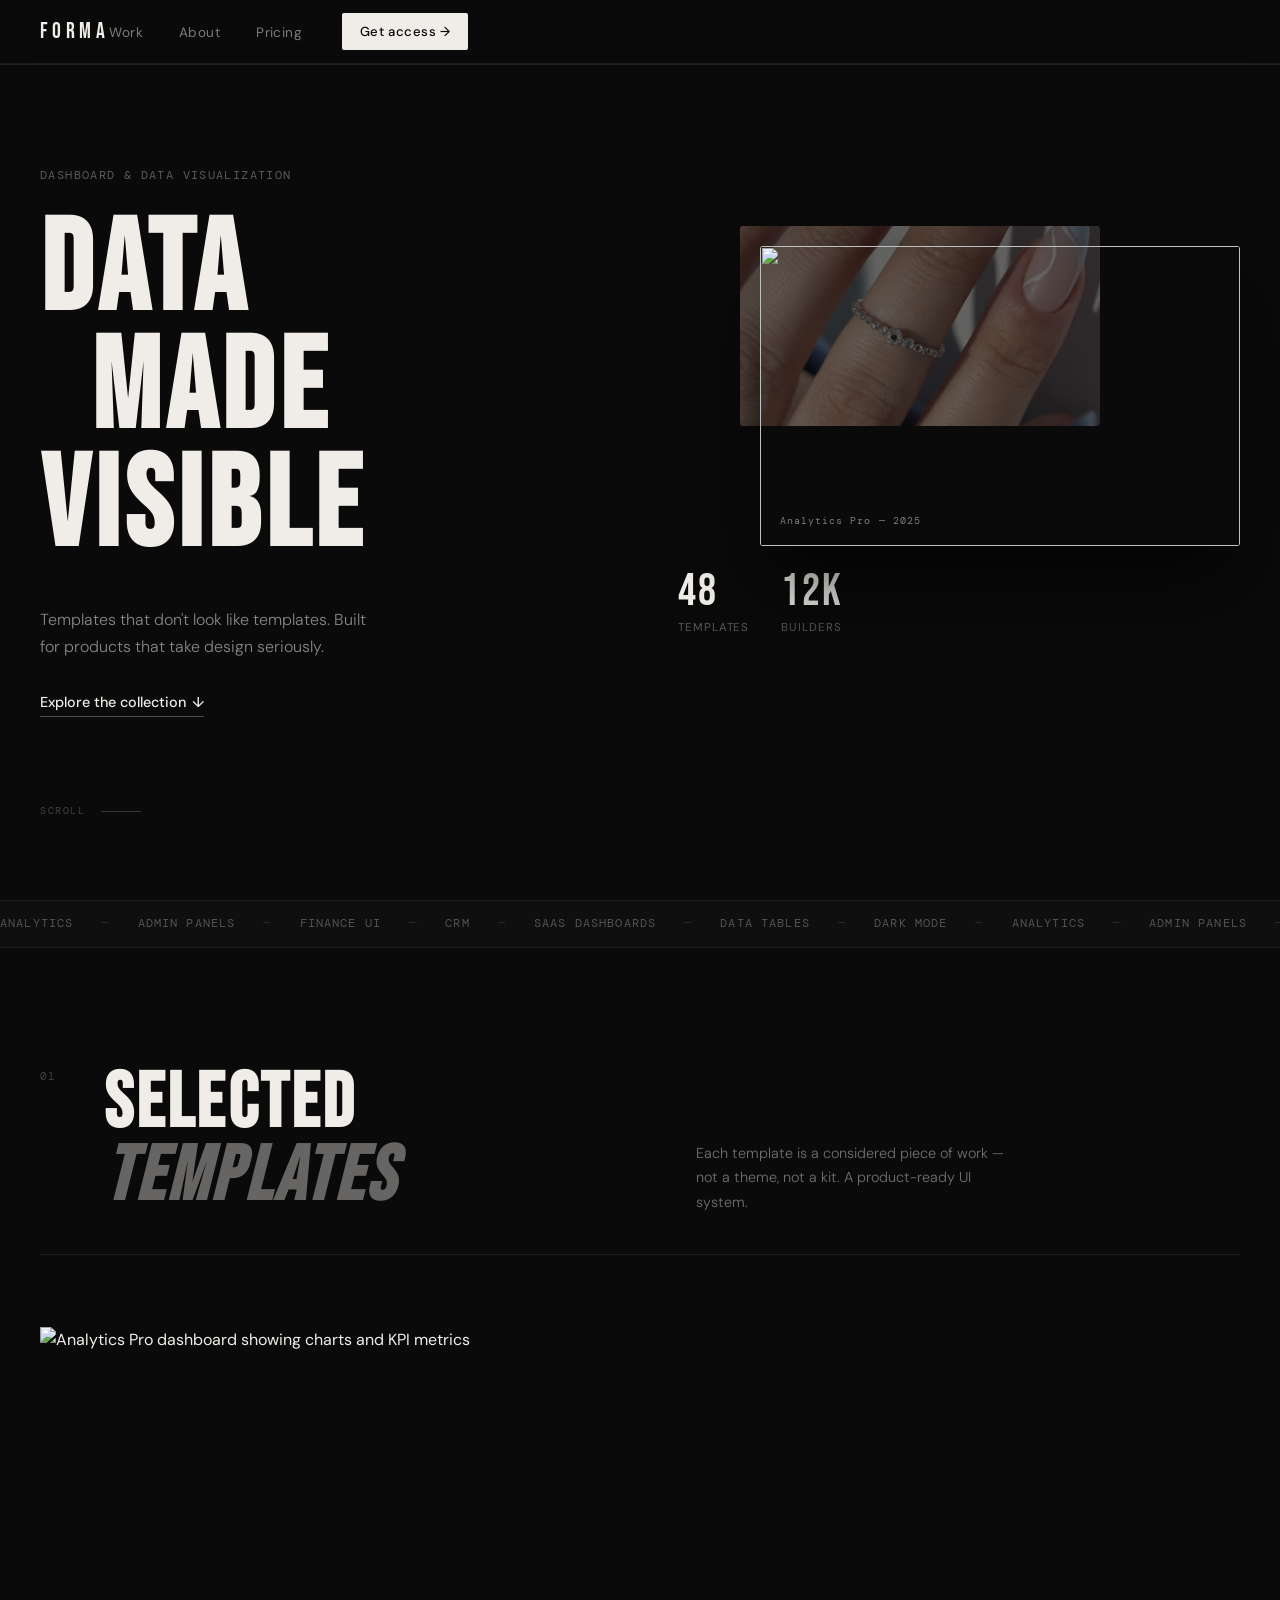
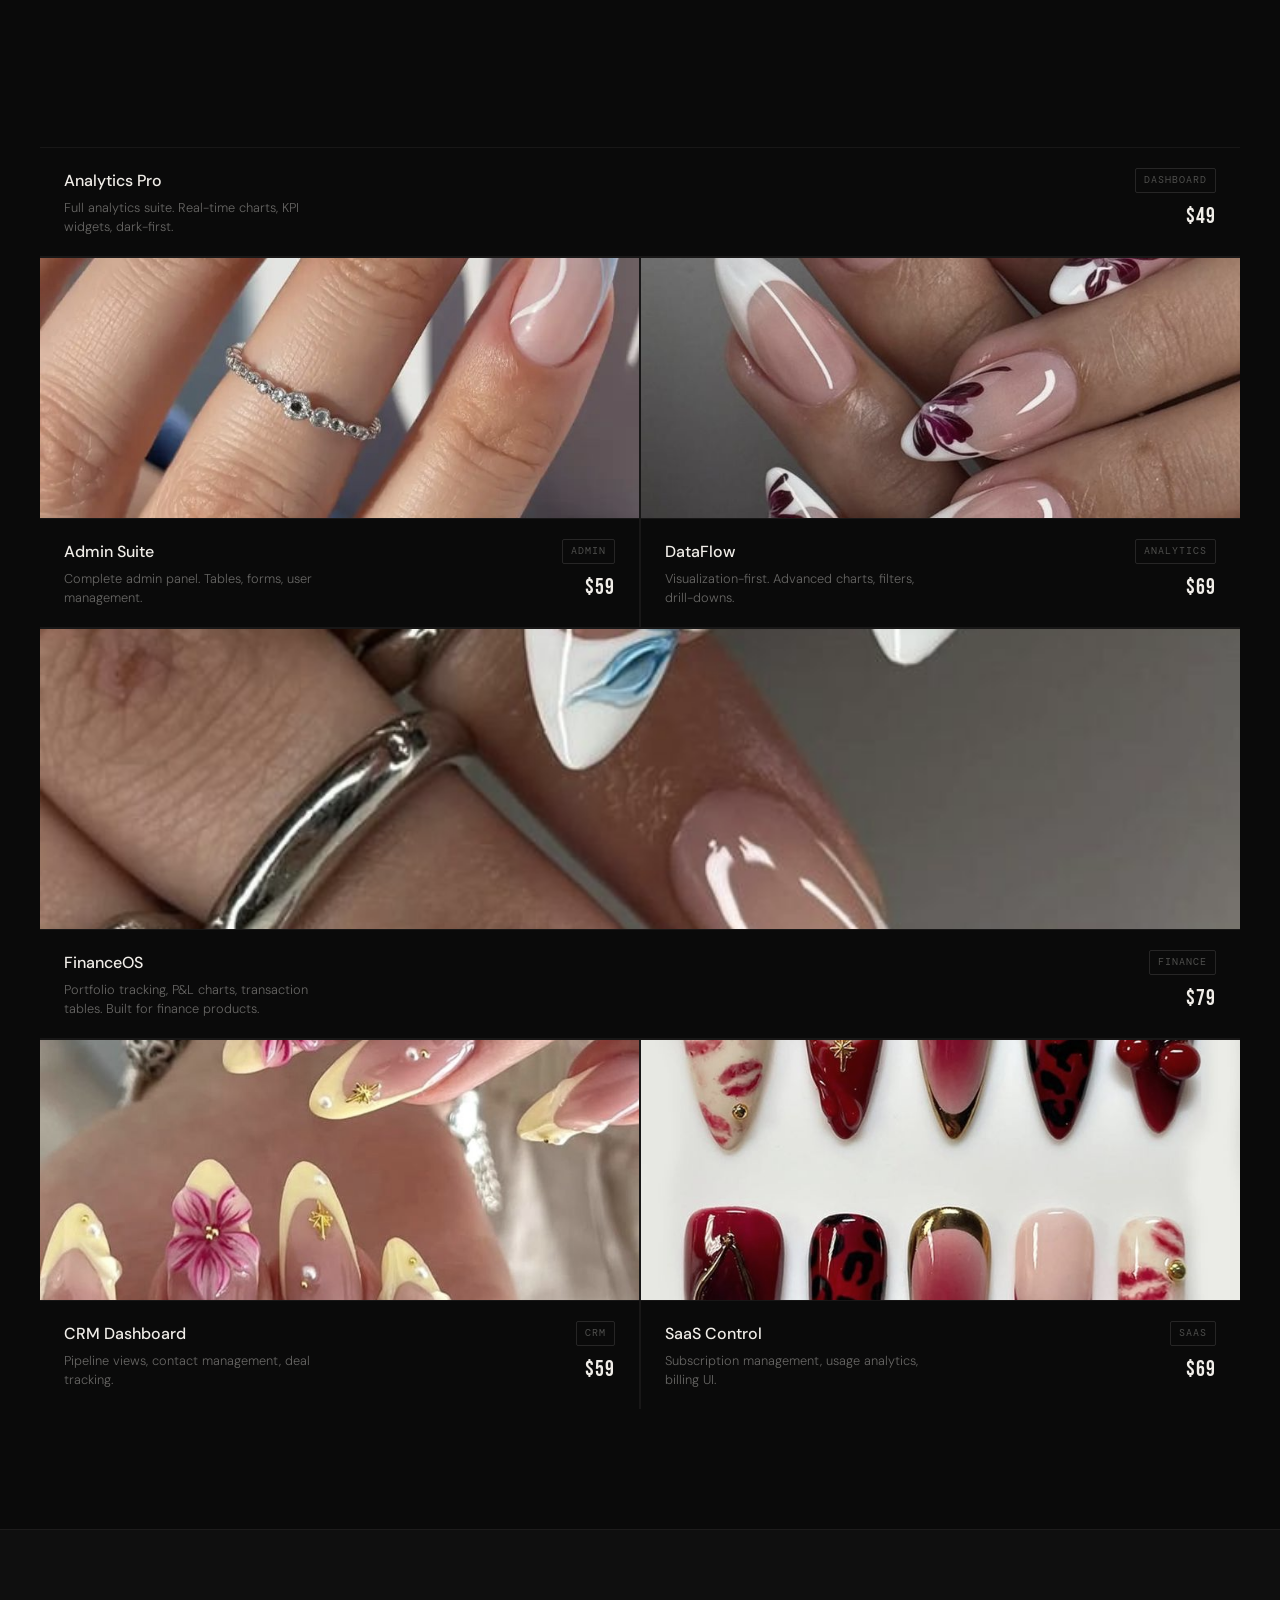
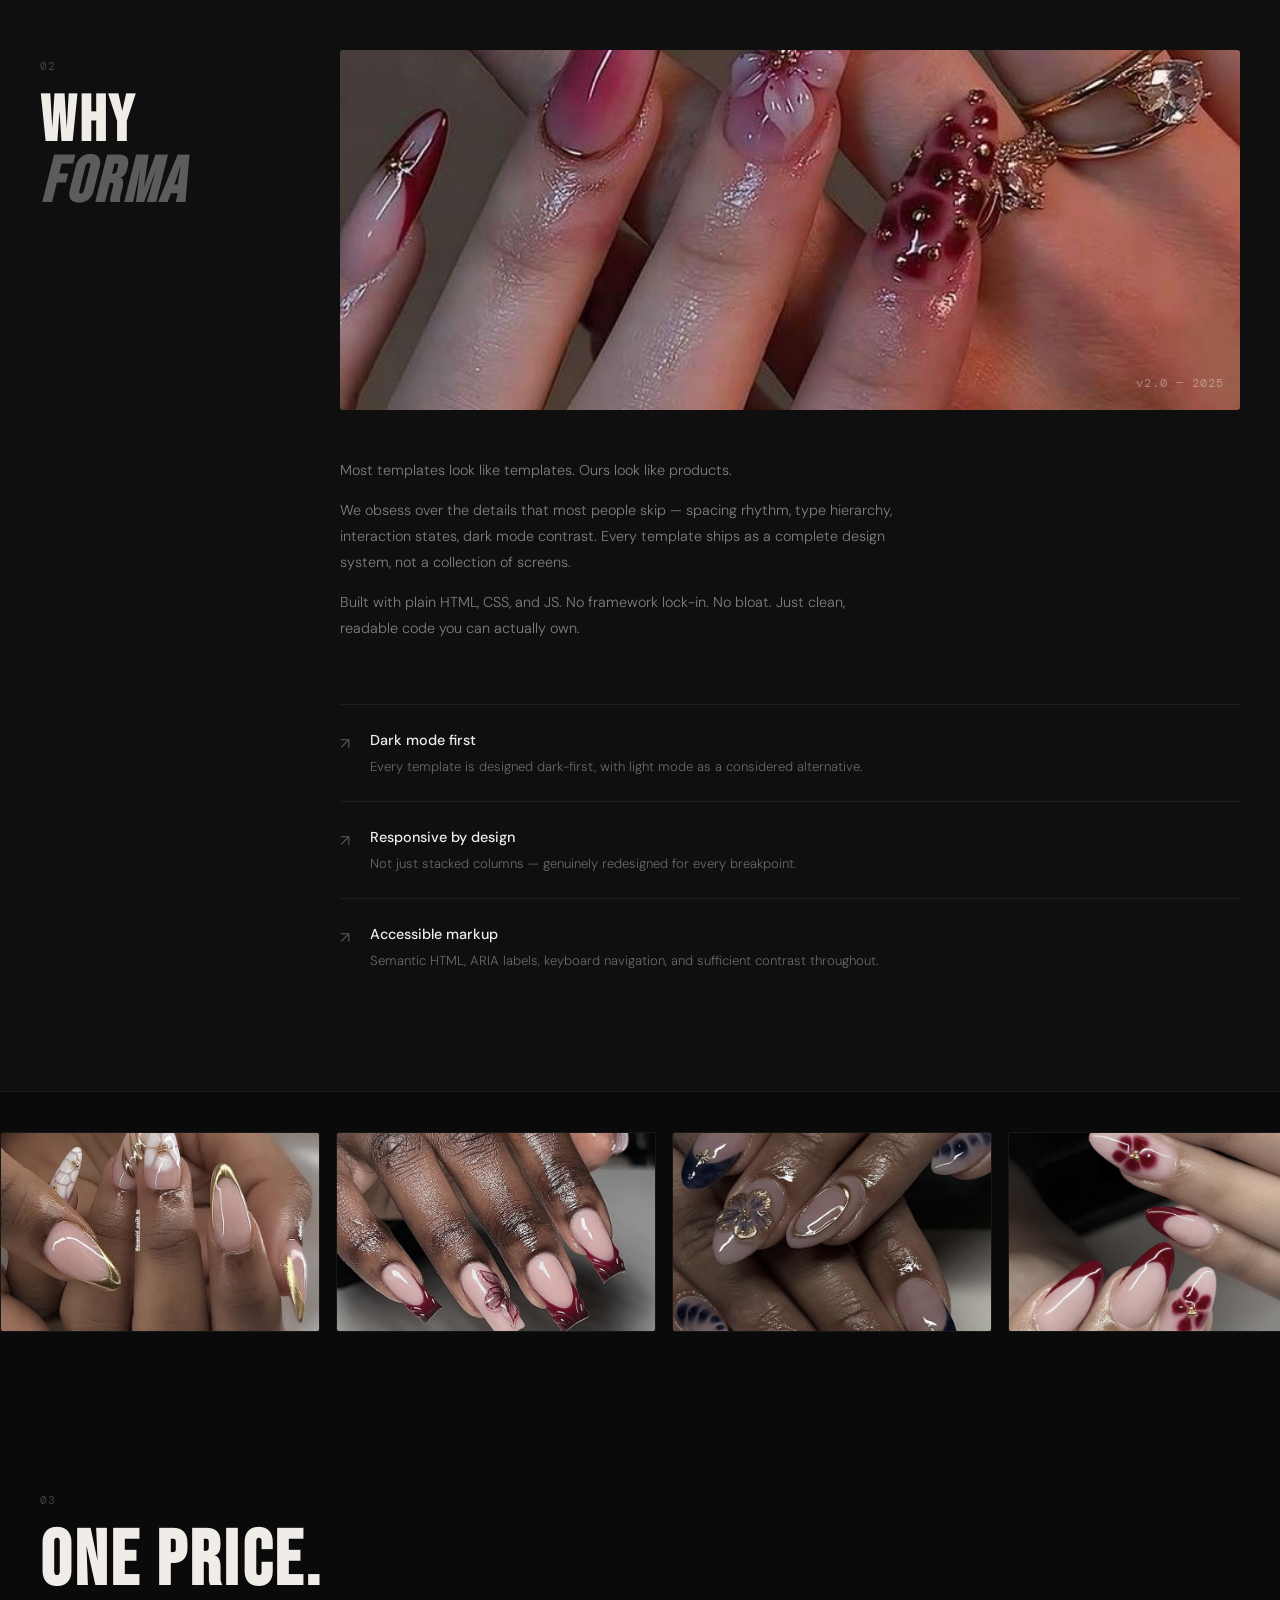
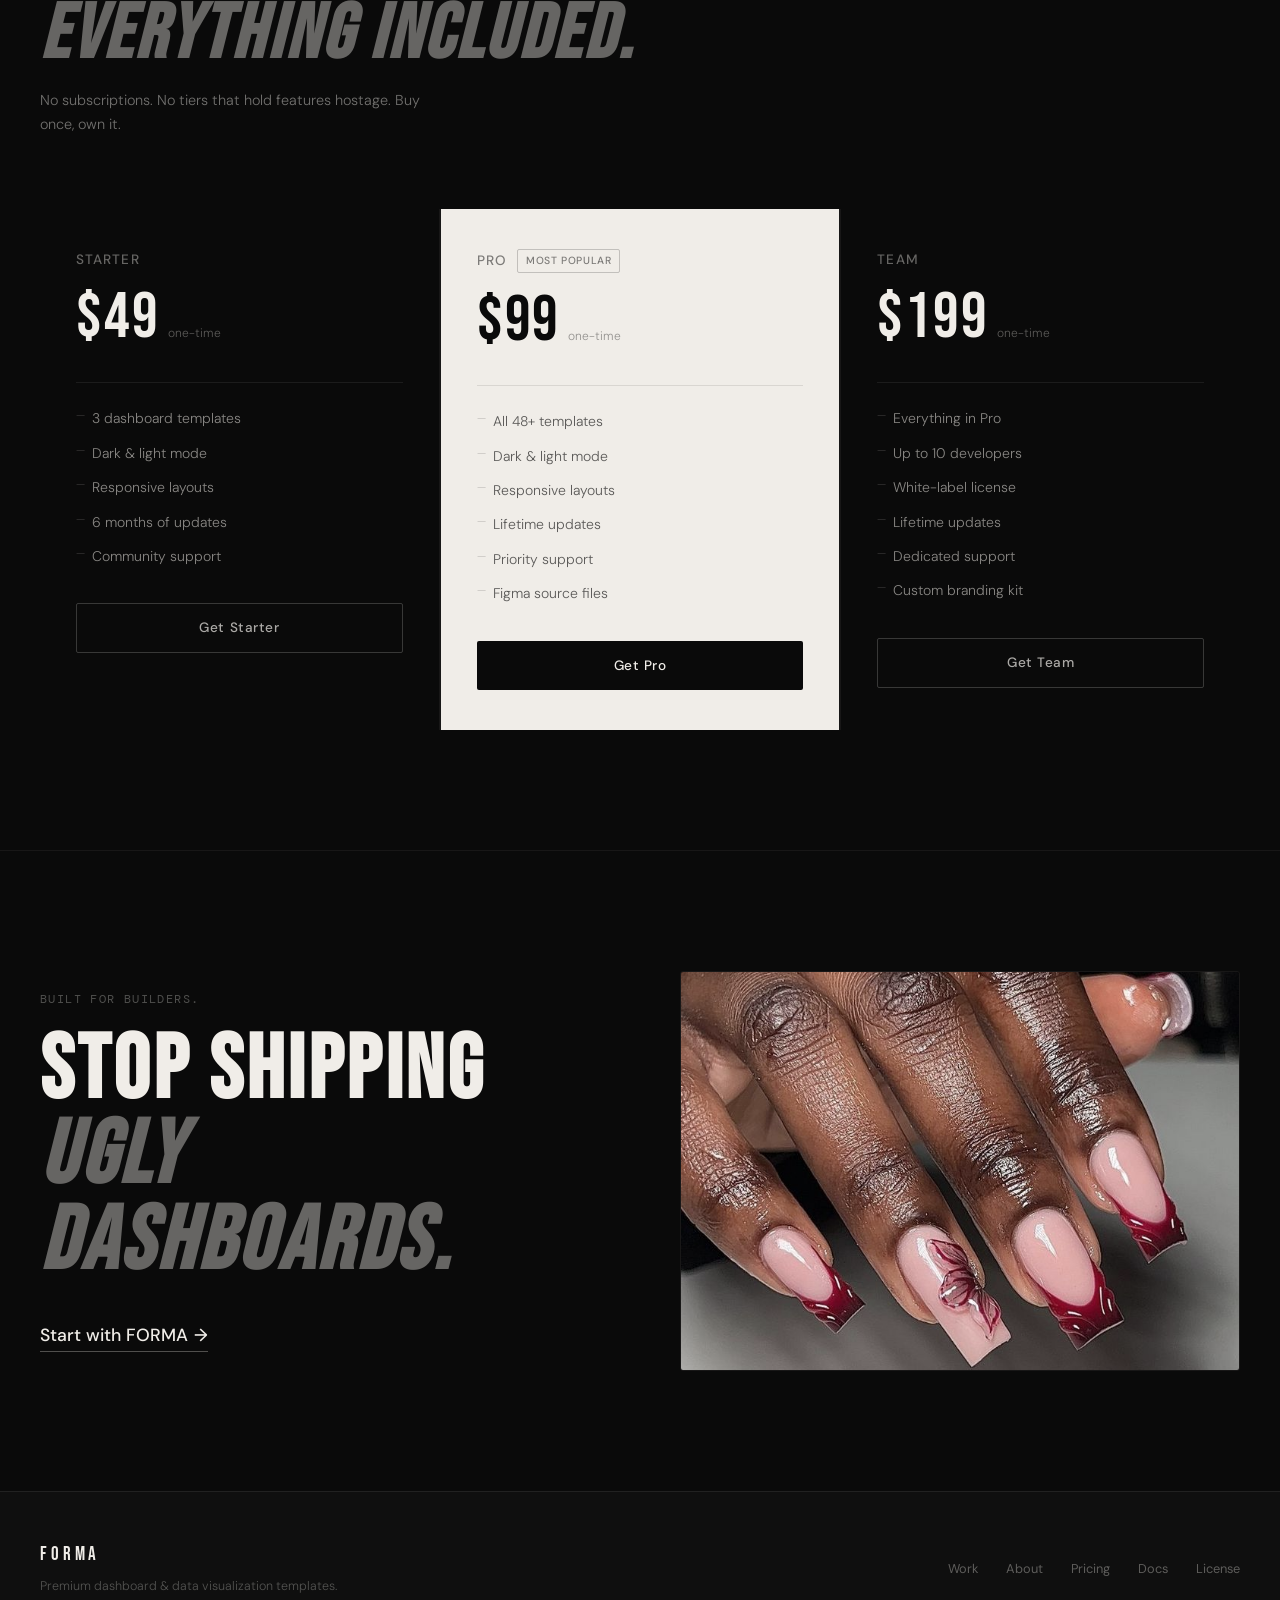
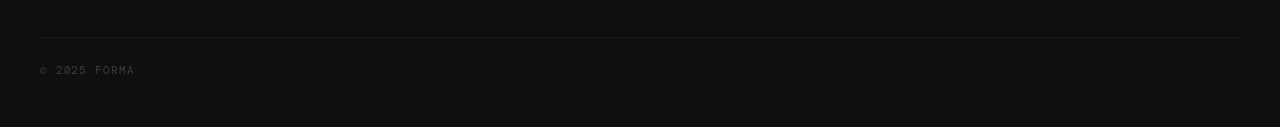
==== index.html @ 06530de6 "Initial commit with project files" ====
<!DOCTYPE html>
<html lang="en">
<head>
  <meta charset="UTF-8" />
  <meta name="viewport" content="width=device-width, initial-scale=1.0" />
  <title>FORMA — Data Visualization Templates</title>
  <meta name="description" content="Premium dashboard and data visualization templates. Crafted for builders who care about craft." />
  <link rel="stylesheet" href="style.css" />
  <link rel="preconnect" href="https://fonts.googleapis.com" />
  <link href="https://fonts.googleapis.com/css2?family=Bebas+Neue&family=DM+Sans:ital,wght@0,300;0,400;0,500;1,300;1,400&family=DM+Mono:wght@400;500&display=swap" rel="stylesheet" />
</head>
<body>

  <!-- LOADER -->
  <!-- Full-screen loading overlay. This blocks interaction while the page simulates
       progress, then fades out to reveal the main content. -->
  <div id="loader" aria-hidden="true" role="presentation">
    <div class="loader-inner">
      <span class="loader-word" id="loaderWord">FORMA</span>
      <div class="loader-bar"><div class="loader-fill" id="loaderFill"></div></div>
      <span class="loader-count" id="loaderCount">0</span>
    </div>
  </div>

  <!-- NAV -->
  <!-- Fixed top navigation bar. This includes the desktop links, CTA, and a mobile
       hamburger button that toggles a drawer menu for smaller screens. -->
  <header class="nav" id="nav" role="banner">
    <a href="#" class="nav-logo" aria-label="FORMA home">FORMA</a>
    <nav aria-label="Primary navigation">
      <ul class="nav-links" role="list">
        <li><a href="#work">Work</a></li>
        <li><a href="#about">About</a></li>
        <li><a href="#pricing">Pricing</a></li>
      </ul>
    </nav>
    <a href="#pricing" class="nav-cta" aria-label="Get access to templates">Get access →</a>
    <button class="nav-burger" id="navBurger" aria-label="Toggle menu" aria-expanded="false">
      <span></span><span></span>
    </button>
  </header>

  <div class="nav-drawer" id="navDrawer" aria-hidden="true">
    <ul role="list">
      <li><a href="#work">Work</a></li>
      <li><a href="#about">About</a></li>
      <li><a href="#pricing">Pricing</a></li>
      <li><a href="#pricing">Get access →</a></li>
    </ul>
  </div>

  <main>

    <!-- HERO -->
    <!-- Hero section introduces the product with a bold headline, a supporting line of copy,
         and a visual preview of the dashboard templates. It is split into a left text column and a
         right image/stat column to create a strong balance on large screens. -->
    <section class="hero" id="hero" aria-labelledby="heroTitle">
      <div class="hero-left">
        <p class="hero-eyebrow" aria-label="Category">Dashboard &amp; Data Visualization</p>
        <h1 id="heroTitle" class="hero-title">
          <span class="title-line" data-text="DATA">DATA</span>
          <span class="title-line title-line--indent" data-text="MADE">MADE</span>
          <span class="title-line" data-text="VISIBLE">VISIBLE</span>
        </h1>
        <div class="hero-body">
          <p>Templates that don't look like templates. Built for products that take design seriously.</p>
          <a href="#work" class="btn-text">Explore the collection <span aria-hidden="true">↓</span></a>
        </div>
      </div>
      <div class="hero-right" aria-hidden="true">
        <div class="hero-img-stack">
          <div class="hero-img hero-img--back">
            <img src="assets/2dda710a228169b0d1704a8f072b6e91.jpg" alt="" />
          </div>
          <div class="hero-img hero-img--front">
            <img src="assets/d2be5c92251717c78d8304b791fe72f0.jpg" alt="" />
            <div class="hero-img-label">Analytics Pro — 2025</div>
          </div>
        </div>
        <div class="hero-stat-block">
          <div class="hero-stat">
            <span class="stat-n">48</span>
            <span class="stat-l">Templates</span>
          </div>
          <div class="hero-stat">
            <span class="stat-n">12k</span>
            <span class="stat-l">Builders</span>
          </div>
        </div>
      </div>
      <div class="hero-scroll-hint" aria-hidden="true">
        <span>scroll</span>
        <div class="scroll-line"></div>
      </div>
    </section>

    <!-- MARQUEE -->
    <!-- Continuous horizontal headline strip. This repeating text creates motion and gives a
         sense of brand context without adding heavy imagery. -->
    <div class="marquee" aria-hidden="true">
      <div class="marquee-track">
        <span>Analytics</span><span class="sep">—</span>
        <span>Admin Panels</span><span class="sep">—</span>
        <span>Finance UI</span><span class="sep">—</span>
        <span>CRM</span><span class="sep">—</span>
        <span>SaaS Dashboards</span><span class="sep">—</span>
        <span>Data Tables</span><span class="sep">—</span>
        <span>Dark Mode</span><span class="sep">—</span>
        <span>Analytics</span><span class="sep">—</span>
        <span>Admin Panels</span><span class="sep">—</span>
        <span>Finance UI</span><span class="sep">—</span>
        <span>CRM</span><span class="sep">—</span>
        <span>SaaS Dashboards</span><span class="sep">—</span>
        <span>Data Tables</span><span class="sep">—</span>
        <span>Dark Mode</span><span class="sep">—</span>
      </div>
    </div>

    <!-- WORK / TEMPLATES -->
    <!-- Grid of featured template cards. Uses a responsive layout so cards stack on smaller screens,
         while larger screens show multi-column arrangements for better visual hierarchy. -->
    <section class="work" id="work" aria-labelledby="workTitle">
      <div class="work-header">
        <span class="section-index" aria-hidden="true">01</span>
        <h2 id="workTitle">Selected<br /><em>Templates</em></h2>
        <p class="work-desc">Each template is a considered piece of work — not a theme, not a kit. A product-ready UI system.</p>
      </div>

      <div class="work-grid">

        <article class="work-item work-item--large" data-reveal>
          <a href="#pricing" class="work-item-inner" aria-label="Analytics Pro template — $49">
            <div class="work-img">
              <img src="assets/d2be5c92251717c78d8304b791fe72f0.jpg" alt="Analytics Pro dashboard showing charts and KPI metrics" loading="lazy" />
              <div class="work-img-overlay" aria-hidden="true">
                <span>View template →</span>
              </div>
            </div>
            <div class="work-meta">
              <div class="work-meta-left">
                <h3>Analytics Pro</h3>
                <p>Full analytics suite. Real-time charts, KPI widgets, dark-first.</p>
              </div>
              <div class="work-meta-right">
                <span class="work-tag">Dashboard</span>
                <span class="work-price">$49</span>
              </div>
            </div>
          </a>
        </article>

        <article class="work-item" data-reveal>
          <a href="#pricing" class="work-item-inner" aria-label="Admin Suite template — $59">
            <div class="work-img">
              <img src="assets/2dda710a228169b0d1704a8f072b6e91.jpg" alt="Admin Suite panel with user management and data tables" loading="lazy" />
              <div class="work-img-overlay" aria-hidden="true"><span>View →</span></div>
            </div>
            <div class="work-meta">
              <div class="work-meta-left">
                <h3>Admin Suite</h3>
                <p>Complete admin panel. Tables, forms, user management.</p>
              </div>
              <div class="work-meta-right">
                <span class="work-tag">Admin</span>
                <span class="work-price">$59</span>
              </div>
            </div>
          </a>
        </article>

        <article class="work-item" data-reveal>
          <a href="#pricing" class="work-item-inner" aria-label="DataFlow template — $69">
            <div class="work-img">
              <img src="assets/3e44cb9a0add7429d2bbd58942a6ed8c.jpg" alt="DataFlow visualization template with advanced chart components" loading="lazy" />
              <div class="work-img-overlay" aria-hidden="true"><span>View →</span></div>
            </div>
            <div class="work-meta">
              <div class="work-meta-left">
                <h3>DataFlow</h3>
                <p>Visualization-first. Advanced charts, filters, drill-downs.</p>
              </div>
              <div class="work-meta-right">
                <span class="work-tag">Analytics</span>
                <span class="work-price">$69</span>
              </div>
            </div>
          </a>
        </article>

        <article class="work-item work-item--wide" data-reveal>
          <a href="#pricing" class="work-item-inner" aria-label="FinanceOS template — $79">
            <div class="work-img">
              <img src="assets/5075c362e0b0544b4cf7aa6b52ff9424.jpg" alt="FinanceOS financial dashboard with portfolio and P&L charts" loading="lazy" />
              <div class="work-img-overlay" aria-hidden="true"><span>View template →</span></div>
            </div>
            <div class="work-meta">
              <div class="work-meta-left">
                <h3>FinanceOS</h3>
                <p>Portfolio tracking, P&amp;L charts, transaction tables. Built for finance products.</p>
              </div>
              <div class="work-meta-right">
                <span class="work-tag">Finance</span>
                <span class="work-price">$79</span>
              </div>
            </div>
          </a>
        </article>

        <article class="work-item" data-reveal>
          <a href="#pricing" class="work-item-inner" aria-label="CRM Dashboard template — $59">
            <div class="work-img">
              <img src="assets/a0e77ec62d2467868d7bb95d012b16ff.jpg" alt="CRM Dashboard with pipeline views and contact management" loading="lazy" />
              <div class="work-img-overlay" aria-hidden="true"><span>View →</span></div>
            </div>
            <div class="work-meta">
              <div class="work-meta-left">
                <h3>CRM Dashboard</h3>
                <p>Pipeline views, contact management, deal tracking.</p>
              </div>
              <div class="work-meta-right">
                <span class="work-tag">CRM</span>
                <span class="work-price">$59</span>
              </div>
            </div>
          </a>
        </article>

        <article class="work-item" data-reveal>
          <a href="#pricing" class="work-item-inner" aria-label="SaaS Control template — $69">
            <div class="work-img">
              <img src="assets/b8e62aa9cfb3a961a144d7b2a4d03957.jpg" alt="SaaS Control panel with subscription management" loading="lazy" />
              <div class="work-img-overlay" aria-hidden="true"><span>View →</span></div>
            </div>
            <div class="work-meta">
              <div class="work-meta-left">
                <h3>SaaS Control</h3>
                <p>Subscription management, usage analytics, billing UI.</p>
              </div>
              <div class="work-meta-right">
                <span class="work-tag">SaaS</span>
                <span class="work-price">$69</span>
              </div>
            </div>
          </a>
        </article>

      </div>
    </section>

    <!-- ABOUT / PHILOSOPHY -->
    <!-- This section explains the brand philosophy and includes an image plus feature highlights.
         The content is organized in a two-column layout that shifts to one column on smaller screens. -->
    <section class="about" id="about" aria-labelledby="aboutTitle">
      <div class="about-inner">
        <div class="about-left" data-reveal>
          <span class="section-index" aria-hidden="true">02</span>
          <h2 id="aboutTitle">Why<br /><em>FORMA</em></h2>
        </div>
        <div class="about-right">
          <div class="about-img-wrap" data-reveal>
            <img src="assets/c7dd4e4d3385bfbc3ca134a8e940686f.jpg" alt="Dark dashboard UI showing the quality of FORMA templates" loading="lazy" />
            <div class="about-img-caption" aria-hidden="true">
              <span class="mono">v2.0 — 2025</span>
            </div>
          </div>
          <div class="about-text" data-reveal>
            <p class="about-lead">Most templates look like templates. Ours look like products.</p>
            <p>We obsess over the details that most people skip — spacing rhythm, type hierarchy, interaction states, dark mode contrast. Every template ships as a complete design system, not a collection of screens.</p>
            <p>Built with plain HTML, CSS, and JS. No framework lock-in. No bloat. Just clean, readable code you can actually own.</p>
          </div>
          <div class="about-features" data-reveal>
            <div class="about-feat">
              <span class="feat-mark" aria-hidden="true">↗</span>
              <div>
                <strong>Dark mode first</strong>
                <p>Every template is designed dark-first, with light mode as a considered alternative.</p>
              </div>
            </div>
            <div class="about-feat">
              <span class="feat-mark" aria-hidden="true">↗</span>
              <div>
                <strong>Responsive by design</strong>
                <p>Not just stacked columns — genuinely redesigned for every breakpoint.</p>
              </div>
            </div>
            <div class="about-feat">
              <span class="feat-mark" aria-hidden="true">↗</span>
              <div>
                <strong>Accessible markup</strong>
                <p>Semantic HTML, ARIA labels, keyboard navigation, and sufficient contrast throughout.</p>
              </div>
            </div>
          </div>
        </div>
      </div>
    </section>

    <!-- SHOWCASE STRIP -->
    <!-- Animated scrolling image strip. The repeated images loop horizontally to create
         a dynamic showcase without requiring user interaction. -->
    <section class="strip" aria-label="Template showcase images">
      <div class="strip-track" id="stripTrack" aria-hidden="true">
        <div class="strip-item"><img src="assets/ceb2cb83b098ea4cb53512b1e02befcf.jpg" alt="" /></div>
        <div class="strip-item"><img src="assets/dc36e119aac5b174e1372303f8ff7bd3.jpg" alt="" /></div>
        <div class="strip-item"><img src="assets/1e2cb3f75911dae5369f119925591f8f.jpg" alt="" /></div>
        <div class="strip-item"><img src="assets/723effbf6db7ec8a8e3bc84d6ed0507d.jpg" alt="" /></div>
        <div class="strip-item"><img src="assets/ceb2cb83b098ea4cb53512b1e02befcf.jpg" alt="" /></div>
        <div class="strip-item"><img src="assets/dc36e119aac5b174e1372303f8ff7bd3.jpg" alt="" /></div>
        <div class="strip-item"><img src="assets/1e2cb3f75911dae5369f119925591f8f.jpg" alt="" /></div>
        <div class="strip-item"><img src="assets/723effbf6db7ec8a8e3bc84d6ed0507d.jpg" alt="" /></div>
      </div>
    </section>

    <!-- PRICING -->
    <!-- Pricing cards compare different purchase options. The featured card stands out using
         a stronger background color and bolder text treatment. -->
    <section class="pricing" id="pricing" aria-labelledby="pricingTitle">
      <div class="pricing-header" data-reveal>
        <span class="section-index" aria-hidden="true">03</span>
        <h2 id="pricingTitle">One price.<br /><em>Everything included.</em></h2>
        <p>No subscriptions. No tiers that hold features hostage. Buy once, own it.</p>
      </div>

      <div class="pricing-cards">

        <div class="pricing-card" data-reveal>
          <div class="pricing-card-top">
            <h3>Starter</h3>
            <div class="pricing-num">
              <span>$49</span>
              <small>one-time</small>
            </div>
          </div>
          <ul class="pricing-list" role="list">
            <li>3 dashboard templates</li>
            <li>Dark &amp; light mode</li>
            <li>Responsive layouts</li>
            <li>6 months of updates</li>
            <li>Community support</li>
          </ul>
          <a href="#" class="pricing-btn pricing-btn--outline">Get Starter</a>
        </div>

        <div class="pricing-card pricing-card--featured" data-reveal>
          <div class="pricing-card-top">
            <h3>Pro <span class="pricing-badge">Most popular</span></h3>
            <div class="pricing-num">
              <span>$99</span>
              <small>one-time</small>
            </div>
          </div>
          <ul class="pricing-list" role="list">
            <li>All 48+ templates</li>
            <li>Dark &amp; light mode</li>
            <li>Responsive layouts</li>
            <li>Lifetime updates</li>
            <li>Priority support</li>
            <li>Figma source files</li>
          </ul>
          <a href="#" class="pricing-btn pricing-btn--fill">Get Pro</a>
        </div>

        <div class="pricing-card" data-reveal>
          <div class="pricing-card-top">
            <h3>Team</h3>
            <div class="pricing-num">
              <span>$199</span>
              <small>one-time</small>
            </div>
          </div>
          <ul class="pricing-list" role="list">
            <li>Everything in Pro</li>
            <li>Up to 10 developers</li>
            <li>White-label license</li>
            <li>Lifetime updates</li>
            <li>Dedicated support</li>
            <li>Custom branding kit</li>
          </ul>
          <a href="#" class="pricing-btn pricing-btn--outline">Get Team</a>
        </div>

      </div>
    </section>

    <!-- CLOSING STATEMENT -->
    <!-- Final call-to-action section with supporting headline and image. This closes the page
         by reinforcing the product promise and encouraging the visitor to click through. -->
    <section class="closing" aria-labelledby="closingTitle">
      <div class="closing-inner" data-reveal>
        <p class="closing-pre">Built for builders.</p>
        <h2 id="closingTitle" class="closing-title">
          Stop shipping<br />
          <em>ugly dashboards.</em>
        </h2>
        <a href="#pricing" class="btn-text btn-text--large">Start with FORMA <span aria-hidden="true">→</span></a>
      </div>
      <div class="closing-img" aria-hidden="true" data-reveal>
        <img src="assets/dc36e119aac5b174e1372303f8ff7bd3.jpg" alt="" />
      </div>
    </section>

  </main>

  <!-- FOOTER -->
  <!-- The footer contains site branding and quick links. It is kept simple so it does not
       compete visually with the main page sections. -->
  <footer class="footer" role="contentinfo">
    <div class="footer-inner">
      <div class="footer-left">
        <span class="footer-logo">FORMA</span>
        <p>Premium dashboard &amp; data visualization templates.</p>
      </div>
      <nav class="footer-nav" aria-label="Footer navigation">
        <a href="#work">Work</a>
        <a href="#about">About</a>
        <a href="#pricing">Pricing</a>
        <a href="#">Docs</a>
        <a href="#">License</a>
      </nav>
      <p class="footer-copy">© 2025 FORMA</p>
    </div>
  </footer>

  <script src="script.js"></script>
</body>
</html>
---- style.css ----
/* ============================================
   FORMA — style.css
   Black & white. Editorial. Human-crafted.
   ============================================ */

/* --- Reset --- */
/* Basic reset makes the layout consistent across browsers.
   box-sizing: border-box keeps padding inside width calculations.
   scroll-behavior: smooth enables smooth scrolling for anchor links.
   The body uses a dark background and base type settings for the whole page. */
*, *::before, *::after { box-sizing: border-box; margin: 0; padding: 0; }
html { font-size: 16px; scroll-behavior: smooth; }
body {
  font-family: 'DM Sans', sans-serif;
  background: #0a0a0a;
  color: #f0ede8;
  line-height: 1.6;
  overflow-x: hidden;
  cursor: none;
}
img { display: block; width: 100%; height: 100%; object-fit: cover; }
a { color: inherit; text-decoration: none; }
ul { list-style: none; }
button { cursor: none; border: none; background: none; font-family: inherit; }

/* --- Type Scale --- */
.mono { font-family: 'DM Mono', monospace; font-size: 0.75rem; letter-spacing: 0.08em; }

/* --- Loader --- */
/* This overlay stays above the page while the fake loader runs.
   The fade-out is handled by toggling the .done class in JavaScript. */
#loader {
  position: fixed;
  inset: 0;
  background: #0a0a0a;
  z-index: 9999;
  display: flex;
  align-items: center;
  justify-content: center;
  transition: opacity 0.6s ease, visibility 0.6s ease;
}
#loader.done { opacity: 0; visibility: hidden; }
.loader-inner { text-align: center; }
.loader-word {
  display: block;
  font-family: 'Bebas Neue', sans-serif;
  font-size: clamp(4rem, 15vw, 10rem);
  letter-spacing: 0.15em;
  color: #f0ede8;
  line-height: 1;
  margin-bottom: 24px;
}
.loader-bar {
  width: 200px;
  height: 1px;
  background: rgba(240,237,232,0.15);
  margin: 0 auto 16px;
  overflow: hidden;
}
.loader-fill {
  height: 100%;
  background: #f0ede8;
  width: 0%;
  transition: width 0.05s linear;
}
.loader-count {
  font-family: 'DM Mono', monospace;
  font-size: 0.75rem;
  color: rgba(240,237,232,0.4);
  letter-spacing: 0.1em;
}

body { cursor: auto; }
button { cursor: pointer; }

/* --- Nav --- */
/* Fixed site header with glass-like backdrop blur. The border changes on scroll
   to indicate the navigation is now floating over content. */
.nav {
  position: fixed;
  top: 0; left: 0; right: 0;
  z-index: 100;
  display: flex;
  align-items: center;
  padding: 0 40px;
  height: 64px;
  border-bottom: 1px solid rgba(240,237,232,0.08);
  background: rgba(10,10,10,0.9);
  backdrop-filter: blur(12px);
  -webkit-backdrop-filter: blur(12px);
  transition: border-color 0.3s;
}
.nav.scrolled { border-color: rgba(240,237,232,0.12); }
.nav-logo {
  font-family: 'Bebas Neue', sans-serif;
  font-size: 1.4rem;
  letter-spacing: 0.2em;
  color: #f0ede8;
  flex-shrink: 0;
}
.nav-links {
  display: flex;
  gap: 36px;
  margin-left: auto;
  margin-right: 40px;
}
.nav-links a {
  font-size: 0.85rem;
  font-weight: 400;
  color: rgba(240,237,232,0.5);
  letter-spacing: 0.03em;
  transition: color 0.2s;
  position: relative;
}
.nav-links a::after {
  content: '';
  position: absolute;
  bottom: -3px; left: 0;
  width: 0; height: 1px;
  background: #f0ede8;
  transition: width 0.3s cubic-bezier(0.4,0,0.2,1);
}
.nav-links a:hover { color: #f0ede8; }
.nav-links a:hover::after { width: 100%; }
.nav-cta {
  font-size: 0.82rem;
  font-weight: 500;
  letter-spacing: 0.04em;
  color: #0a0a0a;
  background: #f0ede8;
  padding: 8px 18px;
  border-radius: 2px;
  transition: background 0.2s, color 0.2s, transform 0.2s;
  white-space: nowrap;
}
.nav-cta:hover { background: #d4d0cb; transform: translateY(-1px); }
.nav-burger {
  display: none;
  flex-direction: column;
  gap: 6px;
  padding: 8px;
  margin-left: auto;
}
.nav-burger span {
  display: block;
  width: 20px; height: 1px;
  background: #f0ede8;
  transition: all 0.3s;
}
.nav-burger.open span:first-child { transform: rotate(45deg) translate(5px, 5px); }
.nav-burger.open span:last-child { transform: rotate(-45deg) translate(5px, -5px); }

/* Nav Drawer */
/* Hidden mobile navigation panel. It expands using max-height and padding
   so it can animate smoothly without changing layout of the page. */
.nav-drawer {
  position: fixed;
  top: 64px; left: 0; right: 0;
  background: #0a0a0a;
  border-bottom: 1px solid rgba(240,237,232,0.1);
  z-index: 99;
  padding: 0 40px;
  max-height: 0;
  overflow: hidden;
  transition: max-height 0.4s cubic-bezier(0.4,0,0.2,1), padding 0.4s;
}
.nav-drawer.open { max-height: 300px; padding: 24px 40px 32px; }
.nav-drawer ul { display: flex; flex-direction: column; gap: 4px; }
.nav-drawer a {
  display: block;
  padding: 10px 0;
  font-size: 1.1rem;
  font-weight: 300;
  color: rgba(240,237,232,0.6);
  border-bottom: 1px solid rgba(240,237,232,0.06);
  transition: color 0.2s;
}
.nav-drawer a:hover { color: #f0ede8; }

/* --- Shared --- */
/* Reusable styles used across sections for consistent spacing, text style,
   and interactive link behavior. */
.section-index {
  font-family: 'DM Mono', monospace;
  font-size: 0.7rem;
  color: rgba(240,237,232,0.25);
  letter-spacing: 0.1em;
  display: block;
  margin-bottom: 16px;
}
.btn-text {
  display: inline-flex;
  align-items: center;
  gap: 6px;
  font-size: 0.9rem;
  font-weight: 500;
  color: #f0ede8;
  border-bottom: 1px solid rgba(240,237,232,0.3);
  padding-bottom: 2px;
  transition: border-color 0.2s, gap 0.2s;
}
.btn-text:hover { border-color: #f0ede8; gap: 10px; }
.btn-text--large { font-size: 1.1rem; }

/* Scroll reveal */
/* Elements with [data-reveal] are initially hidden and move up into place when
   they enter the viewport, creating a polished scroll animation effect. */
[data-reveal] {
  opacity: 0;
  transform: translateY(32px);
  transition: opacity 0.8s cubic-bezier(0.4,0,0.2,1), transform 0.8s cubic-bezier(0.4,0,0.2,1);
}
[data-reveal].revealed { opacity: 1; transform: translateY(0); }

/* --- Hero --- */
/* The hero uses a two-column grid to arrange copy on the left and visuals on the right.
   The layout is intentionally wide for large screens and collapses gracefully on smaller widths. */
.hero {
  min-height: 100vh;
  padding: 120px 40px 80px;
  display: grid;
  grid-template-columns: 1fr 1fr;
  grid-template-rows: 1fr auto;
  gap: 0 60px;
  max-width: 1280px;
  margin: 0 auto;
  align-items: center;
  position: relative;
}
.hero-eyebrow {
  font-family: 'DM Mono', monospace;
  font-size: 0.72rem;
  letter-spacing: 0.12em;
  text-transform: uppercase;
  color: rgba(240,237,232,0.35);
  margin-bottom: 28px;
}
.hero-title {
  font-family: 'Bebas Neue', sans-serif;
  font-size: clamp(5rem, 10vw, 9rem);
  line-height: 0.92;
  letter-spacing: 0.04em;
  color: #f0ede8;
  margin-bottom: 40px;
}
.title-line { display: block; }
/* Indent the second line to create a staggered stacked headline look. */
.title-line--indent { padding-left: 0.4em; }
.hero-body p {
  font-size: 1rem;
  font-weight: 300;
  color: rgba(240,237,232,0.55);
  max-width: 340px;
  line-height: 1.7;
  margin-bottom: 28px;
}
.hero-right {
  display: flex;
  flex-direction: column;
  gap: 24px;
  align-items: flex-end;
}
.hero-img-stack {
  position: relative;
  width: 100%;
  max-width: 480px;
}
.hero-img { border-radius: 3px; overflow: hidden; }
.hero-img--back {
  position: absolute;
  top: -20px; left: -20px;
  width: 75%;
  height: 200px;
  opacity: 0.4;
  filter: grayscale(30%);
  z-index: 0;
}
.hero-img--front {
  position: relative;
  z-index: 1;
  height: 300px;
  box-shadow: 0 40px 80px rgba(0,0,0,0.6);
}
.hero-img-label {
  position: absolute;
  bottom: 12px; left: 12px;
  font-family: 'DM Mono', monospace;
  font-size: 0.65rem;
  letter-spacing: 0.1em;
  color: rgba(240,237,232,0.5);
  background: rgba(10,10,10,0.7);
  padding: 4px 8px;
  border-radius: 2px;
}
.hero-stat-block {
  display: flex;
  gap: 32px;
  align-self: flex-start;
  padding-left: 8px;
}
.hero-stat { display: flex; flex-direction: column; }
.stat-n {
  font-family: 'Bebas Neue', sans-serif;
  font-size: 2.8rem;
  line-height: 1;
  color: #f0ede8;
  letter-spacing: 0.05em;
}
.stat-l {
  font-size: 0.72rem;
  color: rgba(240,237,232,0.35);
  letter-spacing: 0.08em;
  text-transform: uppercase;
  margin-top: 4px;
}
.hero-scroll-hint {
  grid-column: 1;
  display: flex;
  align-items: center;
  gap: 16px;
  padding-top: 40px;
  align-self: end;
}
.hero-scroll-hint span {
  font-family: 'DM Mono', monospace;
  font-size: 0.65rem;
  letter-spacing: 0.15em;
  text-transform: uppercase;
  color: rgba(240,237,232,0.25);
}
.scroll-line {
  width: 40px;
  height: 1px;
  background: rgba(240,237,232,0.2);
  position: relative;
  overflow: hidden;
}
.scroll-line::after {
  content: '';
  position: absolute;
  top: 0; left: -100%;
  width: 100%; height: 100%;
  background: rgba(240,237,232,0.6);
  animation: scrollPulse 2s ease-in-out infinite;
}
@keyframes scrollPulse {
  0% { left: -100%; }
  100% { left: 100%; }
}

/* --- Marquee --- */
/* A continuously moving strip of words. It animates the track using a linear
   infinite animation so it feels like an endless loop of content. */
.marquee {
  overflow: hidden;
  border-top: 1px solid rgba(240,237,232,0.08);
  border-bottom: 1px solid rgba(240,237,232,0.08);
  padding: 14px 0;
  background: #0f0f0f;
}
.marquee-track {
  display: flex;
  align-items: center;
  gap: 28px;
  width: max-content;
  animation: marqueeScroll 28s linear infinite;
  font-family: 'DM Mono', monospace;
  font-size: 0.72rem;
  letter-spacing: 0.1em;
  text-transform: uppercase;
  color: rgba(240,237,232,0.3);
}
.marquee-track .sep { color: rgba(240,237,232,0.12); }
@keyframes marqueeScroll {
  from { transform: translateX(0); }
  to { transform: translateX(-50%); }
}

/* --- Work --- */
/* Template card gallery section. The grid background and card hover states
   help each item feel tactile and clickable. */
.work {
  padding: 120px 40px;
  max-width: 1280px;
  margin: 0 auto;
}
.work-header {
  display: grid;
  grid-template-columns: auto 1fr 1fr;
  gap: 0 48px;
  align-items: start;
  margin-bottom: 72px;
  padding-bottom: 40px;
  border-bottom: 1px solid rgba(240,237,232,0.08);
}
.work-header h2 {
  font-family: 'Bebas Neue', sans-serif;
  font-size: clamp(3rem, 6vw, 5rem);
  line-height: 0.95;
  letter-spacing: 0.04em;
  color: #f0ede8;
}
.work-header h2 em { font-style: italic; color: rgba(240,237,232,0.4); }
.work-desc {
  font-size: 0.9rem;
  font-weight: 300;
  color: rgba(240,237,232,0.45);
  line-height: 1.7;
  max-width: 320px;
  align-self: end;
}
.work-grid {
  display: grid;
  grid-template-columns: repeat(2, 1fr);
  gap: 2px;
  background: rgba(240,237,232,0.06);
}
.work-item { background: #0a0a0a; }
.work-item--large { grid-column: span 2; }
.work-item--wide { grid-column: span 2; }
.work-item-inner { display: block; }
.work-img {
  position: relative;
  overflow: hidden;
}
.work-item--large .work-img { height: 420px; }
.work-item--wide .work-img { height: 300px; }
.work-item:not(.work-item--large):not(.work-item--wide) .work-img { height: 260px; }
.work-img img { transition: transform 0.7s cubic-bezier(0.4,0,0.2,1), filter 0.5s; filter: grayscale(20%); }
.work-item:hover .work-img img { transform: scale(1.04); filter: grayscale(0%); }
/* The overlay is hidden until hover. When the user hovers the card, it fades in
   to show the call-to-action text without masking the entire image. */
.work-img-overlay {
  position: absolute;
  inset: 0;
  background: rgba(10,10,10,0.6);
  display: flex;
  align-items: center;
  justify-content: center;
  opacity: 0;
  transition: opacity 0.4s;
}
.work-img-overlay span {
  font-size: 0.85rem;
  font-weight: 500;
  letter-spacing: 0.06em;
  color: #f0ede8;
  border-bottom: 1px solid rgba(240,237,232,0.5);
  padding-bottom: 2px;
}
.work-item:hover .work-img-overlay { opacity: 1; }
.work-meta {
  display: flex;
  justify-content: space-between;
  align-items: flex-start;
  padding: 20px 24px;
  border-top: 1px solid rgba(240,237,232,0.06);
  gap: 16px;
}
.work-meta-left h3 {
  font-family: 'DM Sans', sans-serif;
  font-size: 1rem;
  font-weight: 500;
  color: #f0ede8;
  margin-bottom: 4px;
}
.work-meta-left p {
  font-size: 0.8rem;
  font-weight: 300;
  color: rgba(240,237,232,0.4);
  line-height: 1.5;
  max-width: 280px;
}
.work-meta-right {
  display: flex;
  flex-direction: column;
  align-items: flex-end;
  gap: 6px;
  flex-shrink: 0;
}
.work-tag {
  font-family: 'DM Mono', monospace;
  font-size: 0.65rem;
  letter-spacing: 0.1em;
  text-transform: uppercase;
  color: rgba(240,237,232,0.3);
  border: 1px solid rgba(240,237,232,0.12);
  padding: 3px 8px;
  border-radius: 2px;
}
.work-price {
  font-family: 'Bebas Neue', sans-serif;
  font-size: 1.4rem;
  letter-spacing: 0.05em;
  color: #f0ede8;
}

/* --- About --- */
.about {
  padding: 120px 40px;
  background: #0f0f0f;
  border-top: 1px solid rgba(240,237,232,0.06);
  border-bottom: 1px solid rgba(240,237,232,0.06);
}
.about-inner {
  max-width: 1280px;
  margin: 0 auto;
  display: grid;
  grid-template-columns: 220px 1fr;
  gap: 0 80px;
}
.about-left { padding-top: 8px; }
.about-left h2 {
  font-family: 'Bebas Neue', sans-serif;
  font-size: clamp(3rem, 5vw, 4.5rem);
  line-height: 0.95;
  letter-spacing: 0.04em;
  color: #f0ede8;
}
.about-left h2 em { font-style: italic; color: rgba(240,237,232,0.35); }
.about-right { display: flex; flex-direction: column; gap: 48px; }
.about-img-wrap {
  position: relative;
  height: 360px;
  border-radius: 3px;
  overflow: hidden;
}
.about-img-caption {
  position: absolute;
  bottom: 16px; right: 16px;
  color: rgba(240,237,232,0.4);
}
.about-text { max-width: 560px; }
.about-lead {
  font-size: 1.25rem;
  font-weight: 400;
  color: #f0ede8;
  line-height: 1.5;
  margin-bottom: 20px;
}
.about-text p {
  font-size: 0.9rem;
  font-weight: 300;
  color: rgba(240,237,232,0.5);
  line-height: 1.8;
  margin-bottom: 14px;
}
.about-features { display: flex; flex-direction: column; gap: 24px; }
.about-feat {
  display: flex;
  gap: 20px;
  align-items: flex-start;
  padding-top: 24px;
  border-top: 1px solid rgba(240,237,232,0.07);
}
.feat-mark {
  font-size: 1rem;
  color: rgba(240,237,232,0.3);
  flex-shrink: 0;
  margin-top: 2px;
  transition: color 0.2s, transform 0.2s;
}
.about-feat:hover .feat-mark { color: #f0ede8; transform: translate(2px, -2px); }
.about-feat strong {
  display: block;
  font-size: 0.9rem;
  font-weight: 500;
  color: #f0ede8;
  margin-bottom: 4px;
}
.about-feat p {
  font-size: 0.82rem;
  font-weight: 300;
  color: rgba(240,237,232,0.4);
  line-height: 1.6;
  margin: 0;
}

/* --- Strip --- */
/* This horizontal strip contains a looping set of images that move left.
   Pausing on hover makes the motion easier to inspect without breaking the effect. */
.strip {
  overflow: hidden;
  padding: 40px 0;
  background: #0a0a0a;
}
.strip-track {
  display: flex;
  gap: 16px;
  width: max-content;
  animation: stripScroll 40s linear infinite;
}
.strip-item {
  width: 320px;
  height: 200px;
  flex-shrink: 0;
  border-radius: 3px;
  overflow: hidden;
  border: 1px solid rgba(240,237,232,0.06);
  transition: border-color 0.3s;
}
.strip-item:hover { border-color: rgba(240,237,232,0.2); }
.strip-item img { filter: grayscale(40%); transition: filter 0.4s; }
.strip-item:hover img { filter: grayscale(0%); }
@keyframes stripScroll {
  from { transform: translateX(0); }
  to { transform: translateX(-50%); }
}

/* --- Pricing --- */
/* Pricing section uses a three-column grid for desktop and collapses to a single
   column on mobile. The featured card receives reversed colors to draw attention. */
.pricing {
  padding: 120px 40px;
  max-width: 1280px;
  margin: 0 auto;
}
.pricing-header {
  margin-bottom: 72px;
}
.pricing-header h2 {
  font-family: 'Bebas Neue', sans-serif;
  font-size: clamp(3rem, 6vw, 5rem);
  line-height: 0.95;
  letter-spacing: 0.04em;
  color: #f0ede8;
  margin-bottom: 16px;
}
.pricing-header h2 em { font-style: italic; color: rgba(240,237,232,0.4); }
.pricing-header p {
  font-size: 0.9rem;
  font-weight: 300;
  color: rgba(240,237,232,0.45);
  max-width: 380px;
  line-height: 1.7;
}
.pricing-cards {
  display: grid;
  grid-template-columns: repeat(3, 1fr);
  gap: 2px;
  background: rgba(240,237,232,0.06);
}
.pricing-card {
  background: #0a0a0a;
  padding: 40px 36px;
  transition: background 0.3s;
}
.pricing-card:hover { background: #111; }
.pricing-card--featured {
  background: #f0ede8;
  color: #0a0a0a;
}
.pricing-card--featured:hover { background: #e8e5e0; }
.pricing-card-top { margin-bottom: 32px; }
.pricing-card-top h3 {
  font-family: 'DM Sans', sans-serif;
  font-size: 0.85rem;
  font-weight: 500;
  letter-spacing: 0.08em;
  text-transform: uppercase;
  color: rgba(240,237,232,0.4);
  margin-bottom: 16px;
  display: flex;
  align-items: center;
  gap: 10px;
}
.pricing-card--featured .pricing-card-top h3 { color: rgba(10,10,10,0.5); }
.pricing-badge {
  font-size: 0.65rem;
  letter-spacing: 0.06em;
  padding: 3px 8px;
  border: 1px solid rgba(10,10,10,0.2);
  border-radius: 2px;
  text-transform: uppercase;
  color: rgba(10,10,10,0.5);
}
.pricing-num {
  display: flex;
  align-items: baseline;
  gap: 8px;
}
.pricing-num span {
  font-family: 'Bebas Neue', sans-serif;
  font-size: 4rem;
  line-height: 1;
  letter-spacing: 0.03em;
  color: #f0ede8;
}
.pricing-card--featured .pricing-num span { color: #0a0a0a; }
.pricing-num small {
  font-size: 0.75rem;
  font-weight: 300;
  color: rgba(240,237,232,0.35);
}
.pricing-card--featured .pricing-num small { color: rgba(10,10,10,0.4); }
.pricing-list {
  display: flex;
  flex-direction: column;
  gap: 12px;
  margin-bottom: 36px;
  padding-top: 24px;
  border-top: 1px solid rgba(240,237,232,0.08);
}
.pricing-card--featured .pricing-list { border-color: rgba(10,10,10,0.1); }
.pricing-list li {
  font-size: 0.875rem;
  font-weight: 300;
  color: rgba(240,237,232,0.55);
  padding-left: 16px;
  position: relative;
}
.pricing-card--featured .pricing-list li { color: rgba(10,10,10,0.65); }
.pricing-list li::before {
  content: '—';
  position: absolute;
  left: 0;
  color: rgba(240,237,232,0.2);
  font-size: 0.7rem;
}
.pricing-card--featured .pricing-list li::before { color: rgba(10,10,10,0.2); }
.pricing-btn {
  display: block;
  text-align: center;
  padding: 13px 24px;
  font-size: 0.85rem;
  font-weight: 500;
  letter-spacing: 0.04em;
  border-radius: 2px;
  transition: all 0.25s;
}
.pricing-btn--outline {
  border: 1px solid rgba(240,237,232,0.2);
  color: rgba(240,237,232,0.7);
}
.pricing-btn--outline:hover {
  border-color: rgba(240,237,232,0.6);
  color: #f0ede8;
  background: rgba(240,237,232,0.04);
}
.pricing-btn--fill {
  background: #0a0a0a;
  color: #f0ede8;
  border: 1px solid transparent;
}
/* The filled pricing button uses a slight lift on hover to reinforce that it is clickable.
   This is a common micro-interaction that makes CTAs feel responsive. */
.pricing-btn--fill:hover { background: #1a1a1a; transform: translateY(-1px); }

/* --- Closing --- */
.closing {
  padding: 120px 40px;
  max-width: 1280px;
  margin: 0 auto;
  display: grid;
  grid-template-columns: 1fr 1fr;
  gap: 80px;
  align-items: center;
  border-top: 1px solid rgba(240,237,232,0.06);
}
.closing-pre {
  font-family: 'DM Mono', monospace;
  font-size: 0.72rem;
  letter-spacing: 0.12em;
  text-transform: uppercase;
  color: rgba(240,237,232,0.3);
  margin-bottom: 20px;
}
.closing-title {
  font-family: 'Bebas Neue', sans-serif;
  font-size: clamp(3.5rem, 7vw, 6rem);
  line-height: 0.95;
  letter-spacing: 0.04em;
  color: #f0ede8;
  margin-bottom: 36px;
}
.closing-title em { font-style: italic; color: rgba(240,237,232,0.4); }
.closing-img {
  height: 400px;
  border-radius: 3px;
  overflow: hidden;
  border: 1px solid rgba(240,237,232,0.06);
}
.closing-img img { filter: grayscale(20%); transition: filter 0.5s; }
.closing-img:hover img { filter: grayscale(0%); }

/* --- Footer --- */
/* Simple footer with site branding and navigation links. The layout wraps on small screens
   to keep content readable and avoid overcrowding. */
.footer {
  background: #0f0f0f;
  border-top: 1px solid rgba(240,237,232,0.08);
  padding: 48px 40px;
}
.footer-inner {
  max-width: 1280px;
  margin: 0 auto;
  display: flex;
  align-items: center;
  gap: 40px;
  flex-wrap: wrap;
}
.footer-logo {
  font-family: 'Bebas Neue', sans-serif;
  font-size: 1.2rem;
  letter-spacing: 0.2em;
  color: #f0ede8;
}
.footer-left {
  display: flex;
  flex-direction: column;
  gap: 6px;
}
.footer-left p {
  font-size: 0.78rem;
  font-weight: 300;
  color: rgba(240,237,232,0.3);
}
.footer-nav {
  display: flex;
  gap: 28px;
  margin-left: auto;
  flex-wrap: wrap;
}
.footer-nav a {
  font-size: 0.8rem;
  color: rgba(240,237,232,0.35);
  transition: color 0.2s;
}
.footer-nav a:hover { color: #f0ede8; }
.footer-copy {
  font-family: 'DM Mono', monospace;
  font-size: 0.68rem;
  color: rgba(240,237,232,0.2);
  letter-spacing: 0.08em;
  width: 100%;
  padding-top: 24px;
  border-top: 1px solid rgba(240,237,232,0.06);
}

/* --- Responsive --- */
/* Breakpoints adjust the page layout for tablets and phones.
   The nav becomes a drawer, grids collapse, and image heights shrink so the site remains usable.
   Responsive rules are intentionally written last so they override desktop styles cleanly. */
@media (max-width: 1024px) {
  .hero { grid-template-columns: 1fr; padding-top: 100px; }
  .hero-right { align-items: flex-start; }
  .hero-scroll-hint { display: none; }
  .about-inner { grid-template-columns: 1fr; gap: 40px; }
  .about-left { display: flex; align-items: baseline; gap: 20px; }
  .closing { grid-template-columns: 1fr; }
  .closing-img { height: 280px; }
  .work-header { grid-template-columns: auto 1fr; }
  .work-desc { grid-column: 2; }
}

@media (max-width: 768px) {
  .nav { padding: 0 20px; }
  .nav-links, .nav-cta { display: none; }
  .nav-burger { display: flex; }
  .nav-drawer { padding-left: 20px; padding-right: 20px; }
  .hero { padding: 100px 20px 60px; gap: 40px; }
  .hero-title { font-size: clamp(3.5rem, 14vw, 6rem); }
  .hero-img--back { display: none; }
  .hero-img--front { height: 220px; }
  .work { padding: 80px 20px; }
  .work-header { grid-template-columns: 1fr; gap: 16px; margin-bottom: 40px; }
  .work-grid { grid-template-columns: 1fr; }
  .work-item--large, .work-item--wide { grid-column: span 1; }
  .work-item--large .work-img, .work-item--wide .work-img { height: 240px; }
  .about { padding: 80px 20px; }
  .pricing { padding: 80px 20px; }
  .pricing-cards { grid-template-columns: 1fr; }
  .closing { padding: 80px 20px; gap: 40px; }
  .footer { padding: 40px 20px; }
  .footer-nav { margin-left: 0; }
  .strip-item { width: 240px; height: 150px; }
}

@media (max-width: 480px) {
  .hero-stat-block { gap: 20px; }
  .work-meta { flex-direction: column; gap: 12px; }
  .work-meta-right { flex-direction: row; align-items: center; }
}
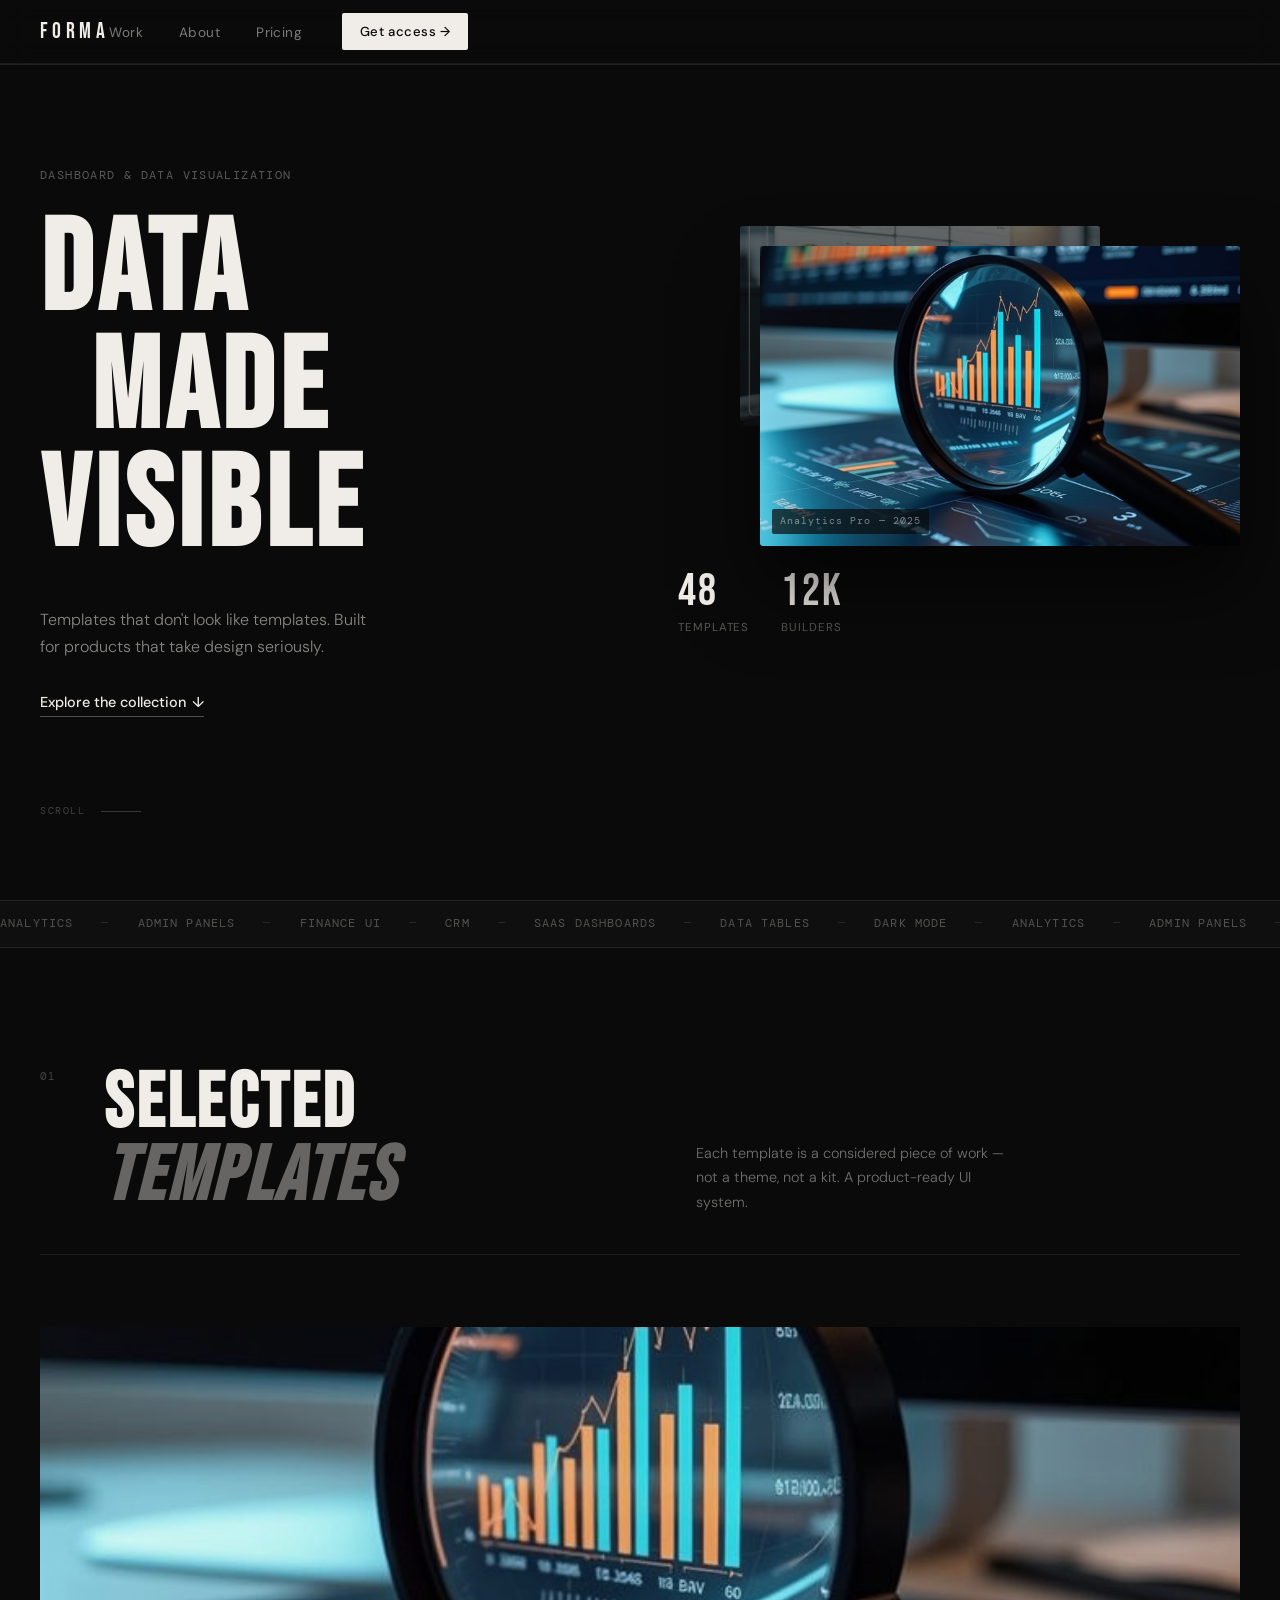
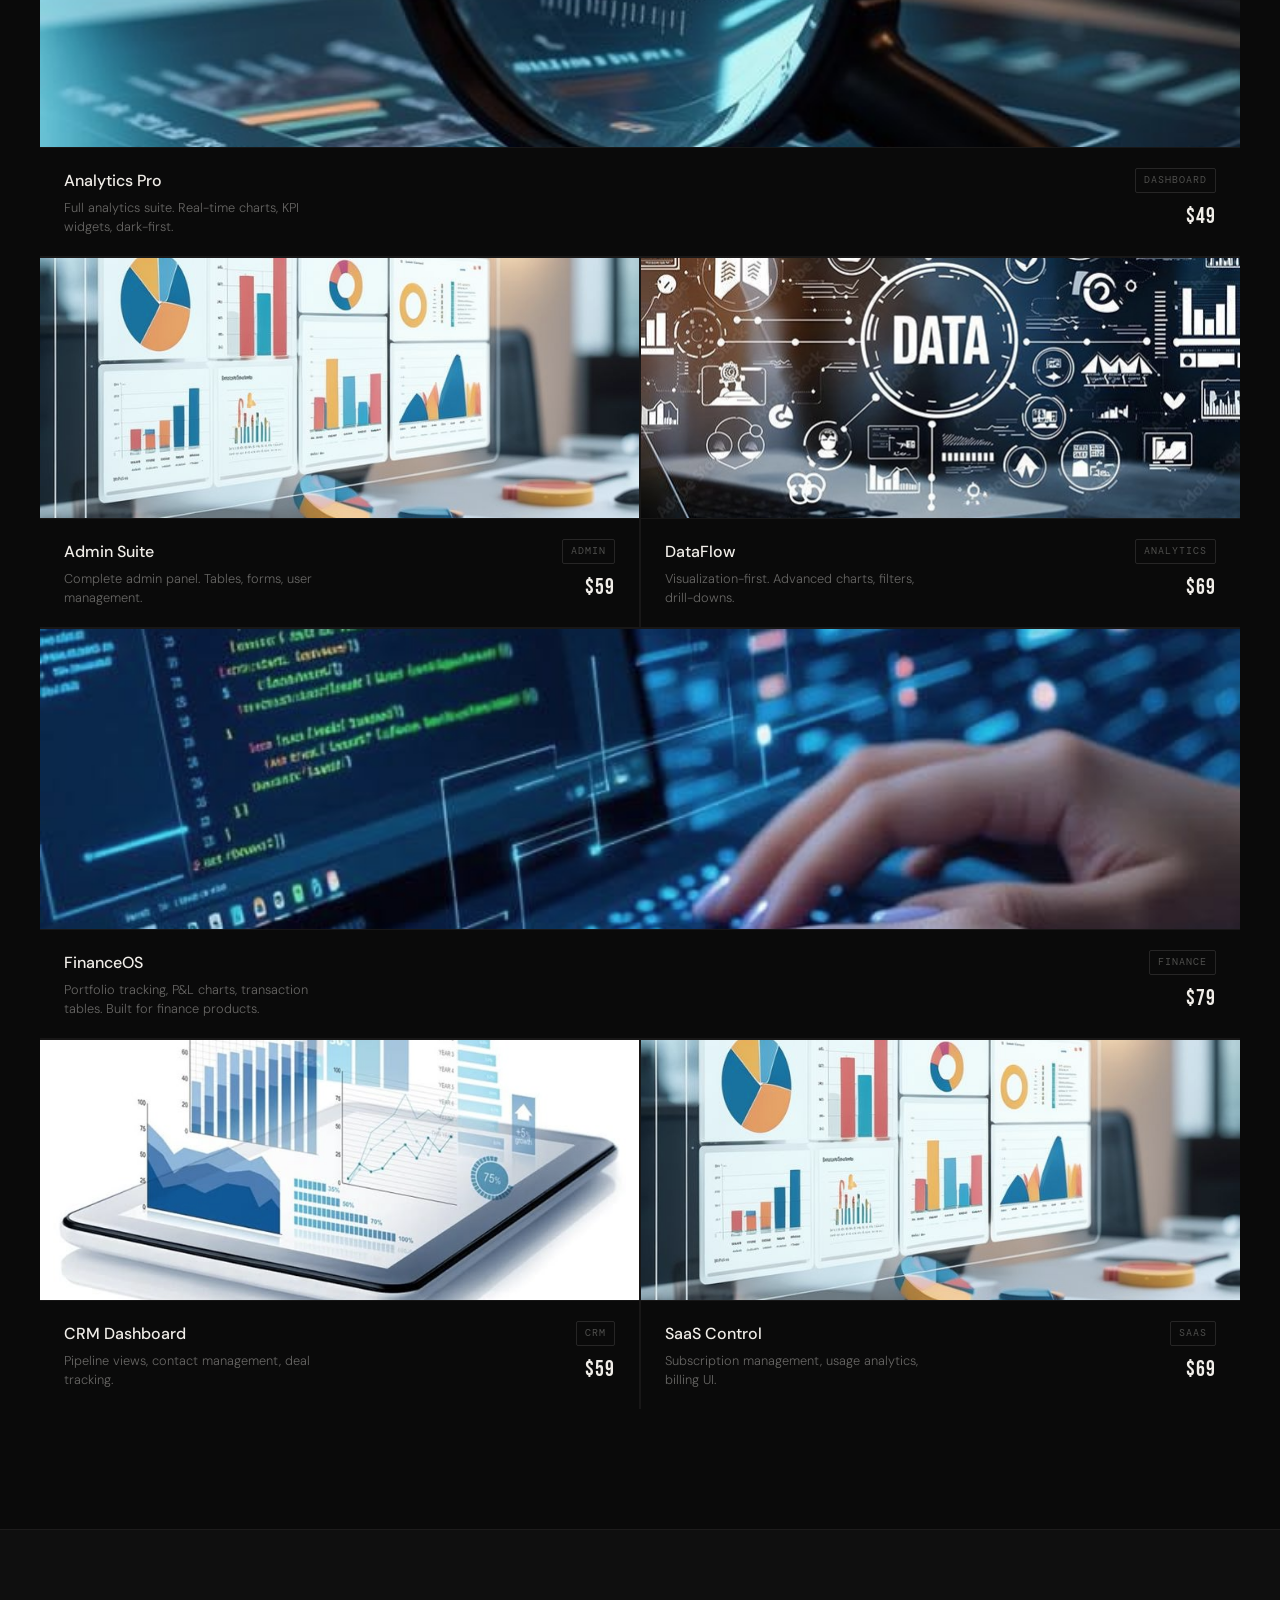
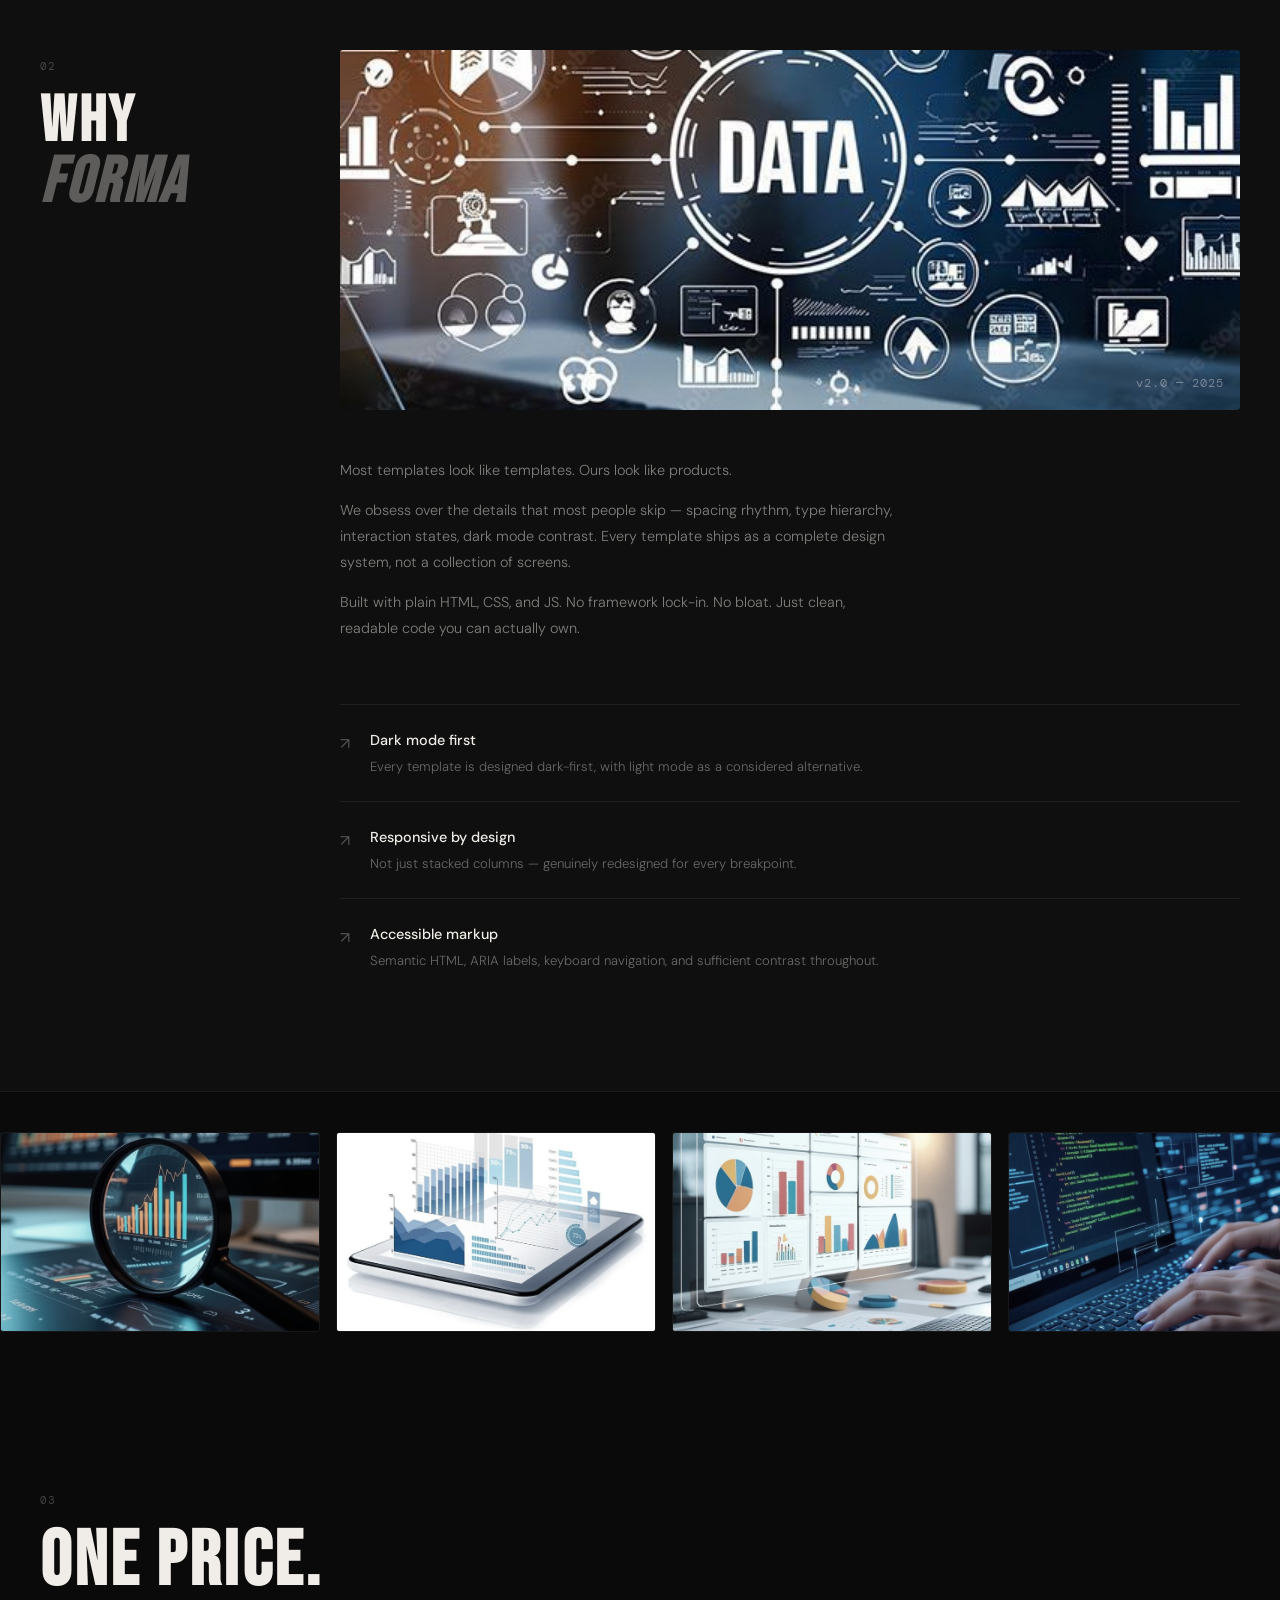
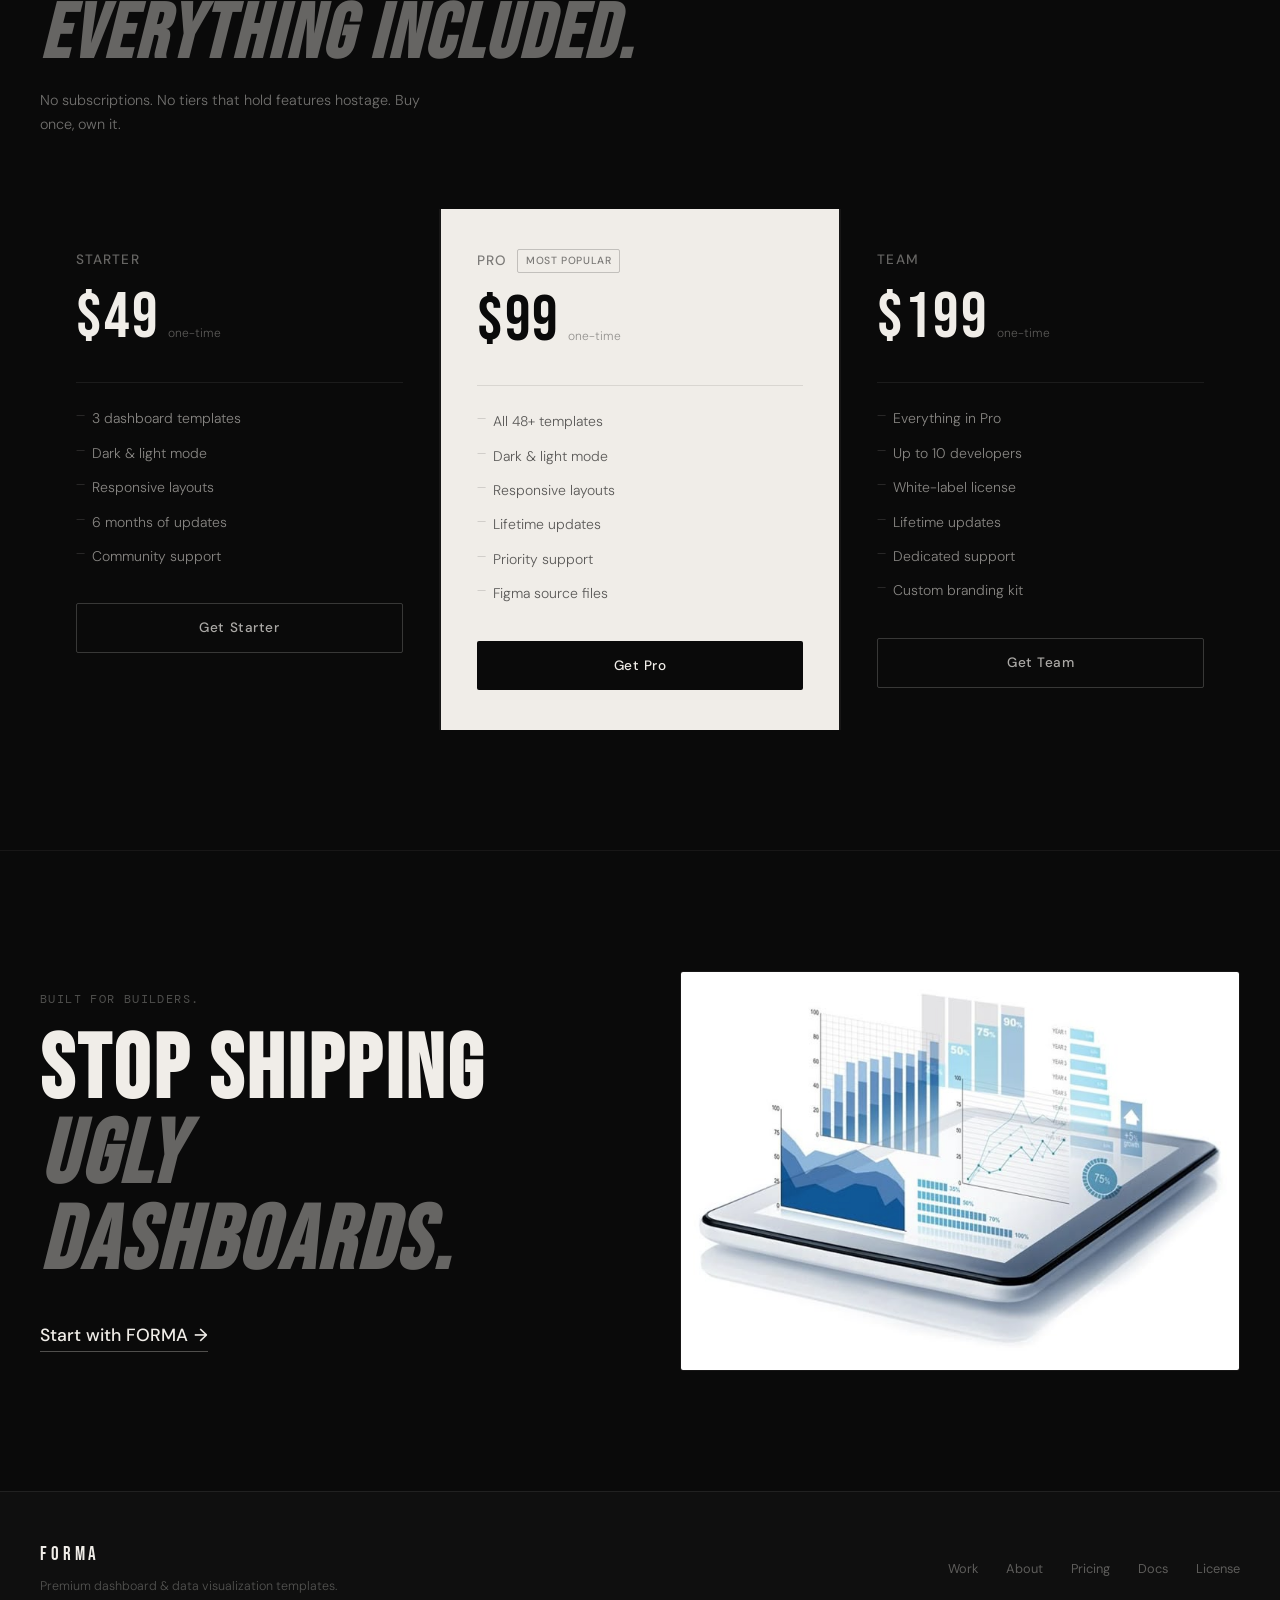
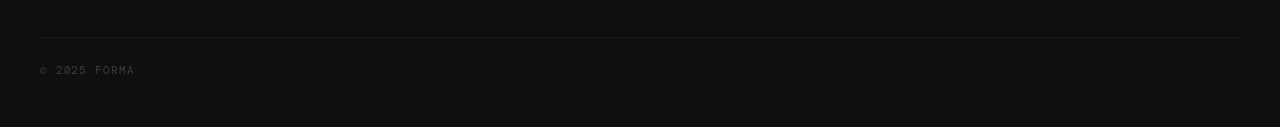
==== commit a4d02005: "Update asset image references to new assets/img_*.jpg files" ====
--- a/index.html
+++ b/index.html
@@ -71,10 +71,10 @@
       <div class="hero-right" aria-hidden="true">
         <div class="hero-img-stack">
           <div class="hero-img hero-img--back">
-            <img src="assets/2dda710a228169b0d1704a8f072b6e91.jpg" alt="" />
+            <img src="assets/img_1.jpg" alt="" />
           </div>
           <div class="hero-img hero-img--front">
-            <img src="assets/d2be5c92251717c78d8304b791fe72f0.jpg" alt="" />
+            <img src="assets/img_2.jpg" alt="" />
             <div class="hero-img-label">Analytics Pro — 2025</div>
           </div>
         </div>
@@ -132,7 +132,7 @@
         <article class="work-item work-item--large" data-reveal>
           <a href="#pricing" class="work-item-inner" aria-label="Analytics Pro template — $49">
             <div class="work-img">
-              <img src="assets/d2be5c92251717c78d8304b791fe72f0.jpg" alt="Analytics Pro dashboard showing charts and KPI metrics" loading="lazy" />
+              <img src="assets/img_2.jpg" alt="Analytics Pro dashboard showing charts and KPI metrics" loading="lazy" />
               <div class="work-img-overlay" aria-hidden="true">
                 <span>View template →</span>
               </div>
@@ -153,7 +153,7 @@
         <article class="work-item" data-reveal>
           <a href="#pricing" class="work-item-inner" aria-label="Admin Suite template — $59">
             <div class="work-img">
-              <img src="assets/2dda710a228169b0d1704a8f072b6e91.jpg" alt="Admin Suite panel with user management and data tables" loading="lazy" />
+              <img src="assets/img_1.jpg" alt="Admin Suite panel with user management and data tables" loading="lazy" />
               <div class="work-img-overlay" aria-hidden="true"><span>View →</span></div>
             </div>
             <div class="work-meta">
@@ -172,7 +172,7 @@
         <article class="work-item" data-reveal>
           <a href="#pricing" class="work-item-inner" aria-label="DataFlow template — $69">
             <div class="work-img">
-              <img src="assets/3e44cb9a0add7429d2bbd58942a6ed8c.jpg" alt="DataFlow visualization template with advanced chart components" loading="lazy" />
+              <img src="assets/img_3.jpg" alt="DataFlow visualization template with advanced chart components" loading="lazy" />
               <div class="work-img-overlay" aria-hidden="true"><span>View →</span></div>
             </div>
             <div class="work-meta">
@@ -191,7 +191,7 @@
         <article class="work-item work-item--wide" data-reveal>
           <a href="#pricing" class="work-item-inner" aria-label="FinanceOS template — $79">
             <div class="work-img">
-              <img src="assets/5075c362e0b0544b4cf7aa6b52ff9424.jpg" alt="FinanceOS financial dashboard with portfolio and P&L charts" loading="lazy" />
+              <img src="assets/img_4.jpg" alt="FinanceOS financial dashboard with portfolio and P&L charts" loading="lazy" />
               <div class="work-img-overlay" aria-hidden="true"><span>View template →</span></div>
             </div>
             <div class="work-meta">
@@ -210,7 +210,7 @@
         <article class="work-item" data-reveal>
           <a href="#pricing" class="work-item-inner" aria-label="CRM Dashboard template — $59">
             <div class="work-img">
-              <img src="assets/a0e77ec62d2467868d7bb95d012b16ff.jpg" alt="CRM Dashboard with pipeline views and contact management" loading="lazy" />
+              <img src="assets/img_5.jpg" alt="CRM Dashboard with pipeline views and contact management" loading="lazy" />
               <div class="work-img-overlay" aria-hidden="true"><span>View →</span></div>
             </div>
             <div class="work-meta">
@@ -229,7 +229,7 @@
         <article class="work-item" data-reveal>
           <a href="#pricing" class="work-item-inner" aria-label="SaaS Control template — $69">
             <div class="work-img">
-              <img src="assets/b8e62aa9cfb3a961a144d7b2a4d03957.jpg" alt="SaaS Control panel with subscription management" loading="lazy" />
+              <img src="assets/img_1.jpg" alt="SaaS Control panel with subscription management" loading="lazy" />
               <div class="work-img-overlay" aria-hidden="true"><span>View →</span></div>
             </div>
             <div class="work-meta">
@@ -259,7 +259,7 @@
         </div>
         <div class="about-right">
           <div class="about-img-wrap" data-reveal>
-            <img src="assets/c7dd4e4d3385bfbc3ca134a8e940686f.jpg" alt="Dark dashboard UI showing the quality of FORMA templates" loading="lazy" />
+            <img src="assets/img_3.jpg" alt="Dark dashboard UI showing the quality of FORMA templates" loading="lazy" />
             <div class="about-img-caption" aria-hidden="true">
               <span class="mono">v2.0 — 2025</span>
             </div>
@@ -301,14 +301,14 @@
          a dynamic showcase without requiring user interaction. -->
     <section class="strip" aria-label="Template showcase images">
       <div class="strip-track" id="stripTrack" aria-hidden="true">
-        <div class="strip-item"><img src="assets/ceb2cb83b098ea4cb53512b1e02befcf.jpg" alt="" /></div>
-        <div class="strip-item"><img src="assets/dc36e119aac5b174e1372303f8ff7bd3.jpg" alt="" /></div>
-        <div class="strip-item"><img src="assets/1e2cb3f75911dae5369f119925591f8f.jpg" alt="" /></div>
-        <div class="strip-item"><img src="assets/723effbf6db7ec8a8e3bc84d6ed0507d.jpg" alt="" /></div>
-        <div class="strip-item"><img src="assets/ceb2cb83b098ea4cb53512b1e02befcf.jpg" alt="" /></div>
-        <div class="strip-item"><img src="assets/dc36e119aac5b174e1372303f8ff7bd3.jpg" alt="" /></div>
-        <div class="strip-item"><img src="assets/1e2cb3f75911dae5369f119925591f8f.jpg" alt="" /></div>
-        <div class="strip-item"><img src="assets/723effbf6db7ec8a8e3bc84d6ed0507d.jpg" alt="" /></div>
+        <div class="strip-item"><img src="assets/img_2.jpg" alt="" /></div>
+        <div class="strip-item"><img src="assets/img_5.jpg" alt="" /></div>
+        <div class="strip-item"><img src="assets/img_1.jpg" alt="" /></div>
+        <div class="strip-item"><img src="assets/img_4.jpg" alt="" /></div>
+        <div class="strip-item"><img src="assets/img_2.jpg" alt="" /></div>
+        <div class="strip-item"><img src="assets/img_5.jpg" alt="" /></div>
+        <div class="strip-item"><img src="assets/img_1.jpg" alt="" /></div>
+        <div class="strip-item"><img src="assets/img_4.jpg" alt="" /></div>
       </div>
     </section>
 
@@ -396,7 +396,7 @@
         <a href="#pricing" class="btn-text btn-text--large">Start with FORMA <span aria-hidden="true">→</span></a>
       </div>
       <div class="closing-img" aria-hidden="true" data-reveal>
-        <img src="assets/dc36e119aac5b174e1372303f8ff7bd3.jpg" alt="" />
+        <img src="assets/img_5.jpg" alt="" />
       </div>
     </section>
 
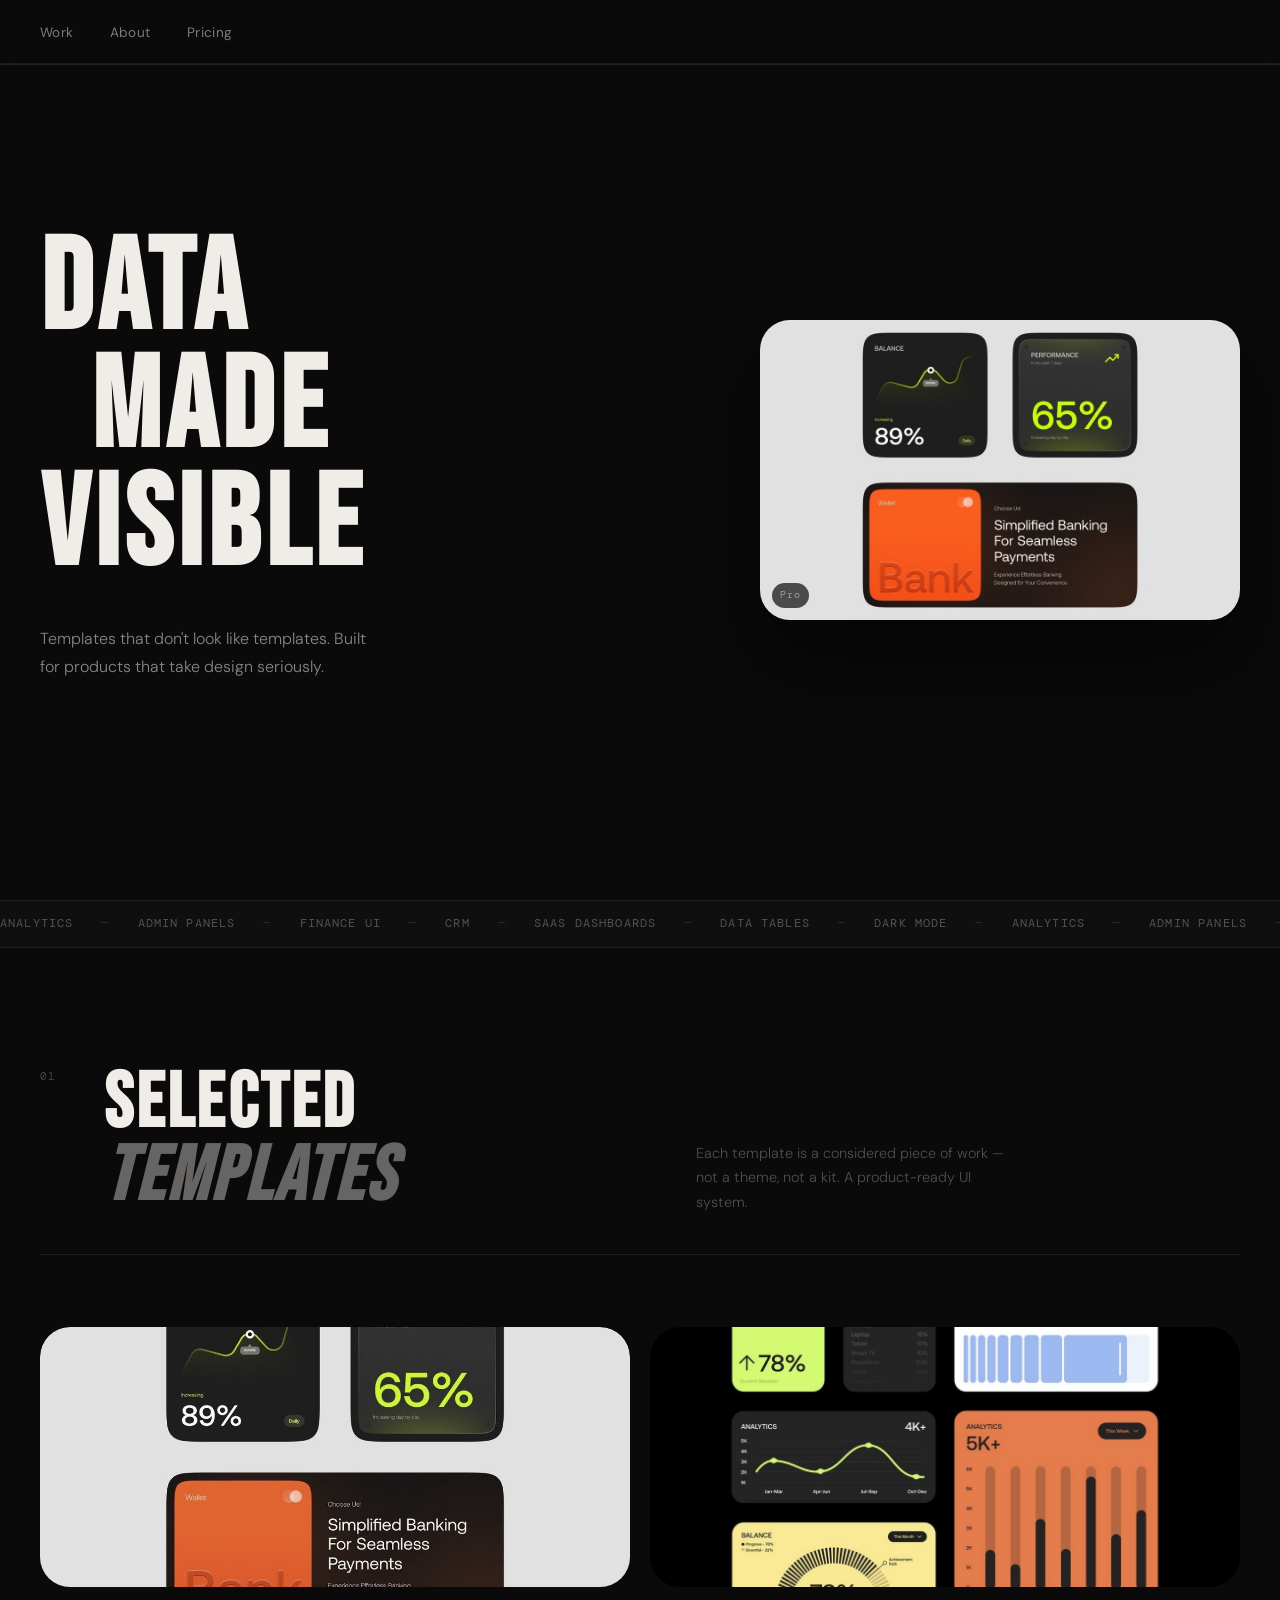
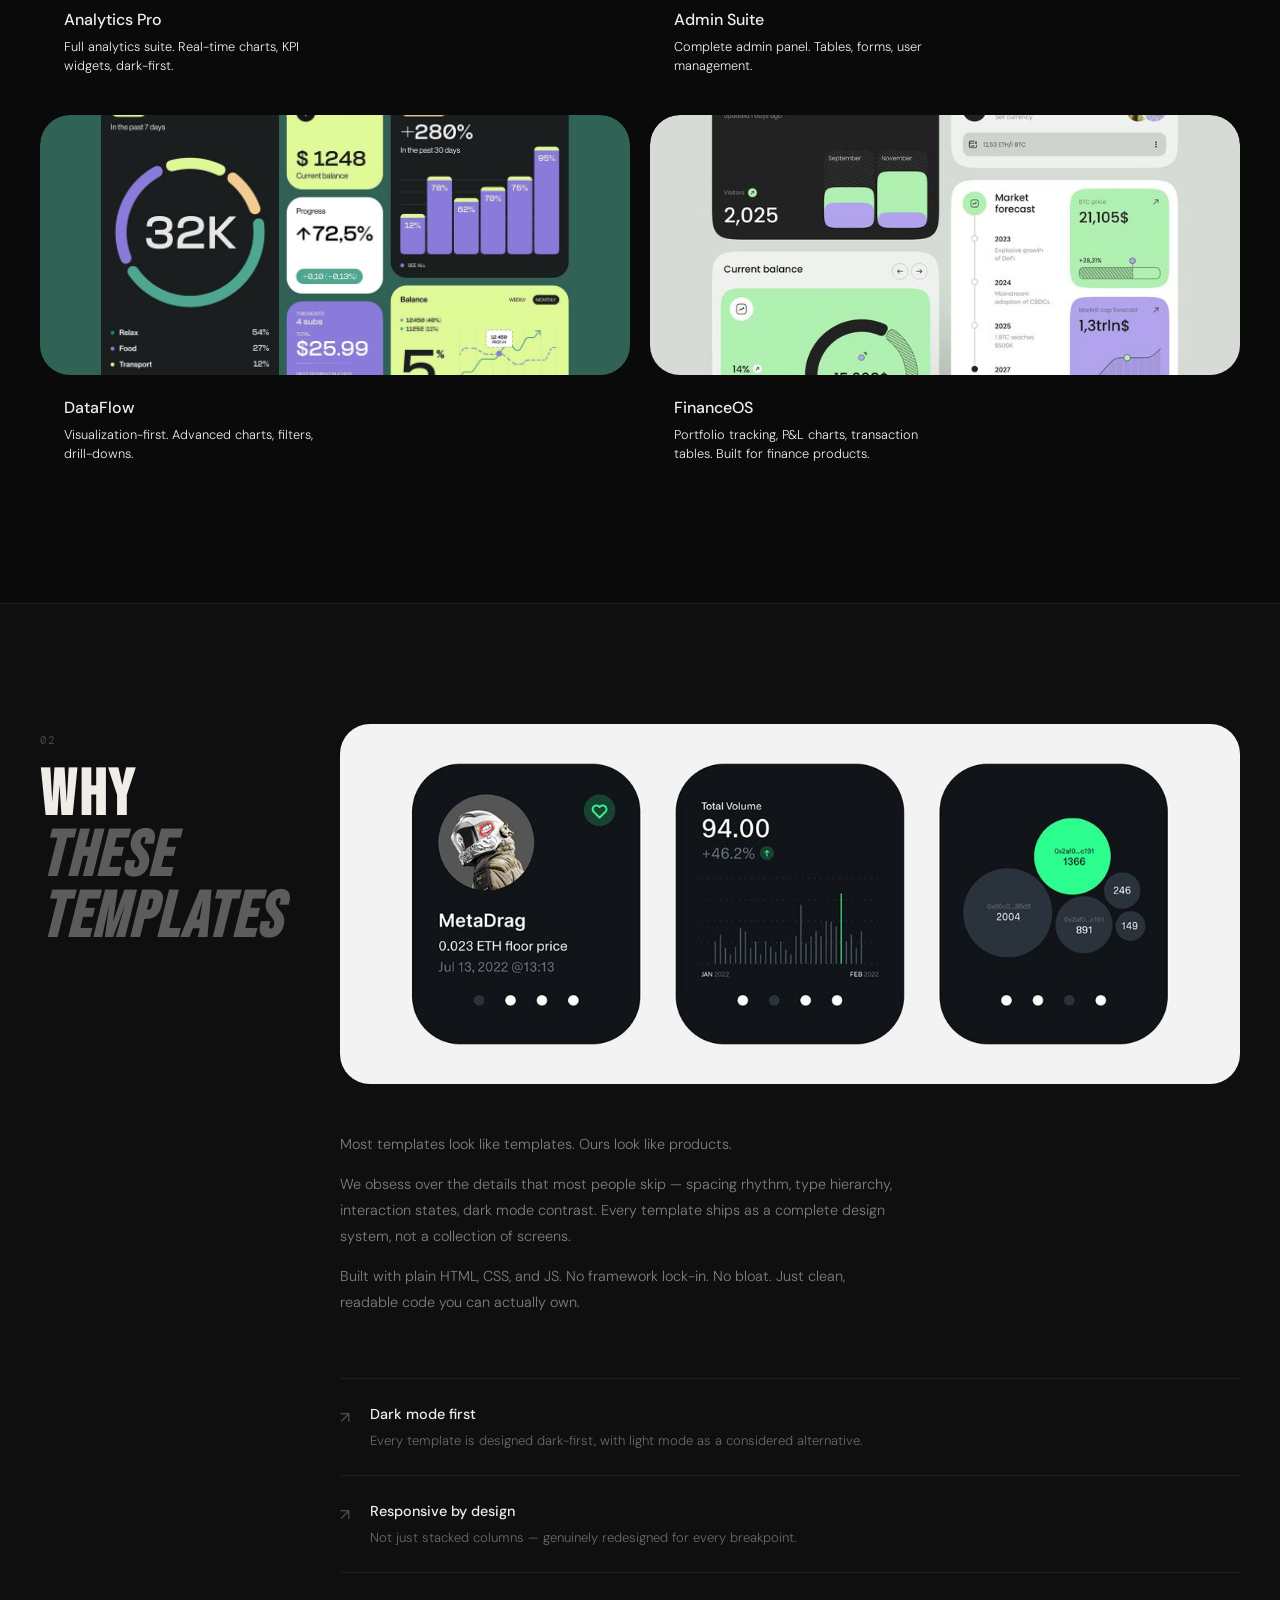
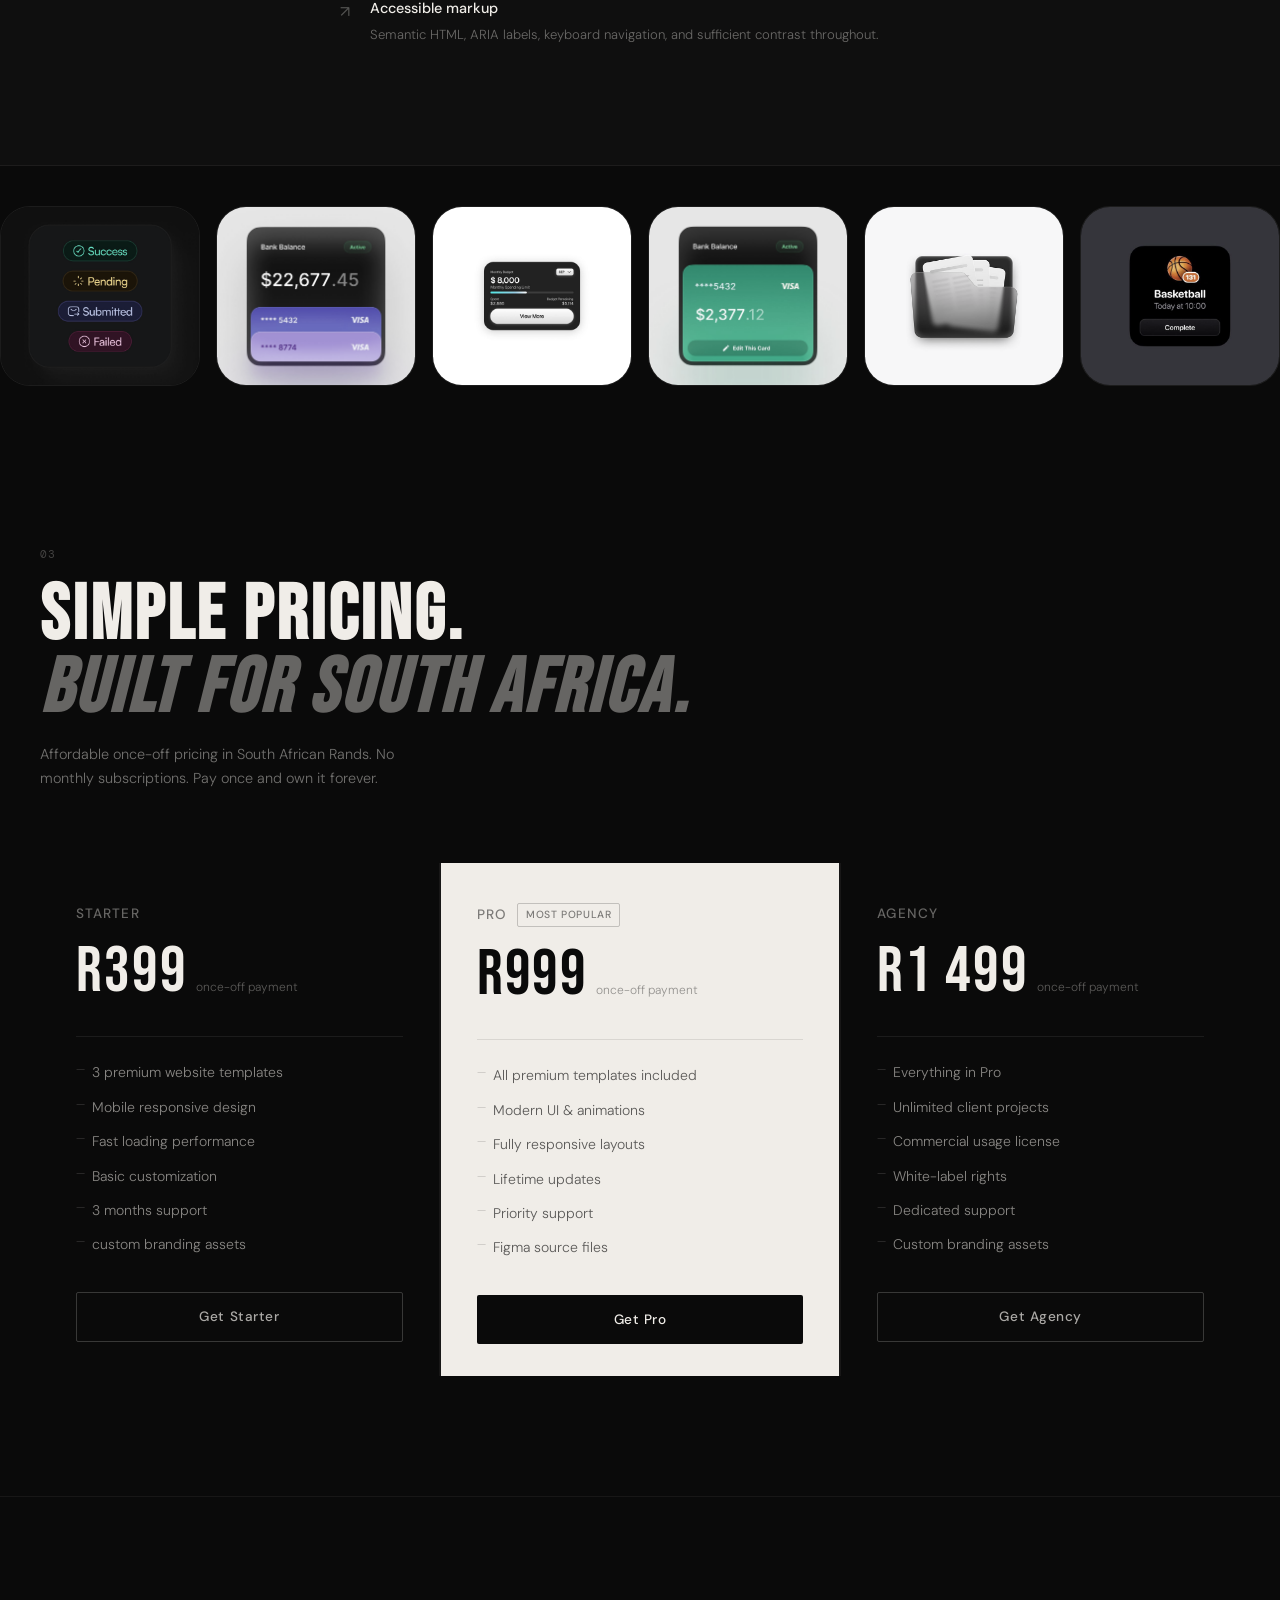
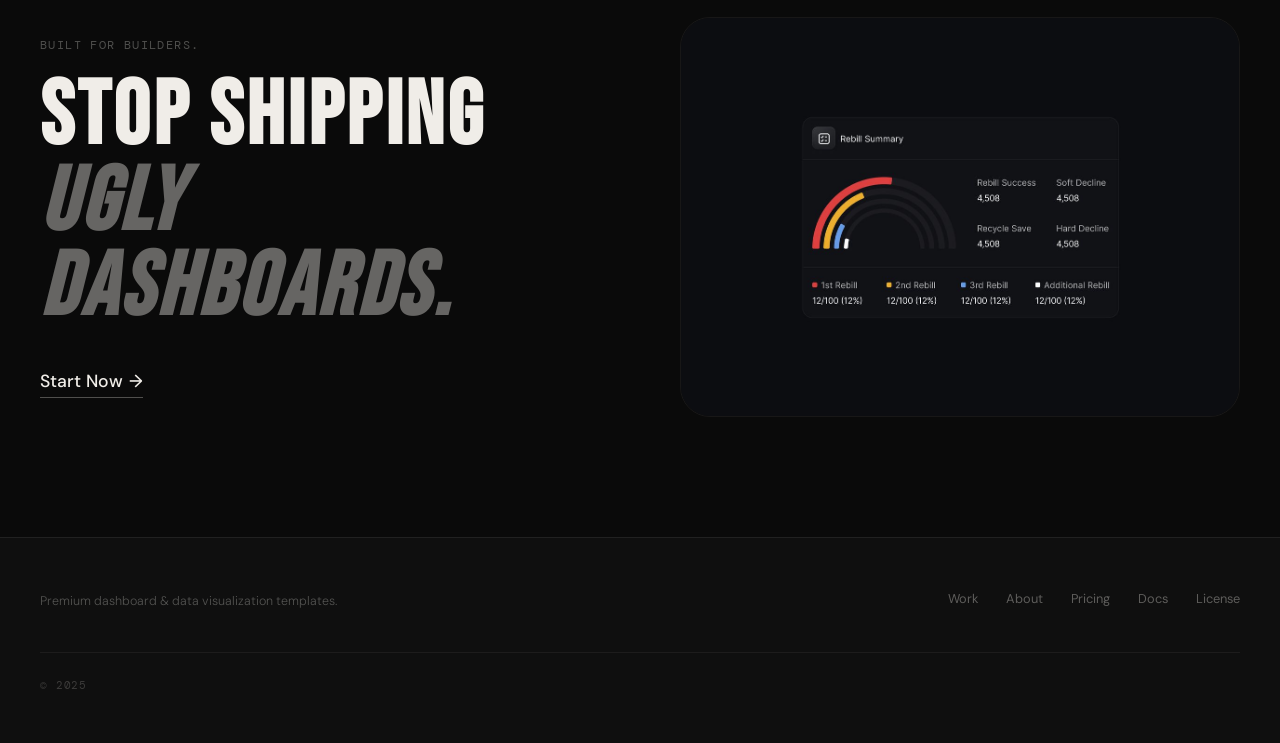
==== commit ad67451b: "Fix" ====
--- a/index.html
+++ b/index.html
@@ -3,7 +3,7 @@
 <head>
   <meta charset="UTF-8" />
   <meta name="viewport" content="width=device-width, initial-scale=1.0" />
-  <title>FORMA — Data Visualization Templates</title>
+  <title>Data Visualization Templates</title>
   <meta name="description" content="Premium dashboard and data visualization templates. Crafted for builders who care about craft." />
   <link rel="stylesheet" href="style.css" />
   <link rel="preconnect" href="https://fonts.googleapis.com" />
@@ -16,7 +16,6 @@
        progress, then fades out to reveal the main content. -->
   <div id="loader" aria-hidden="true" role="presentation">
     <div class="loader-inner">
-      <span class="loader-word" id="loaderWord">FORMA</span>
       <div class="loader-bar"><div class="loader-fill" id="loaderFill"></div></div>
       <span class="loader-count" id="loaderCount">0</span>
     </div>
@@ -26,7 +25,6 @@
   <!-- Fixed top navigation bar. This includes the desktop links, CTA, and a mobile
        hamburger button that toggles a drawer menu for smaller screens. -->
   <header class="nav" id="nav" role="banner">
-    <a href="#" class="nav-logo" aria-label="FORMA home">FORMA</a>
     <nav aria-label="Primary navigation">
       <ul class="nav-links" role="list">
         <li><a href="#work">Work</a></li>
@@ -34,7 +32,6 @@
         <li><a href="#pricing">Pricing</a></li>
       </ul>
     </nav>
-    <a href="#pricing" class="nav-cta" aria-label="Get access to templates">Get access →</a>
     <button class="nav-burger" id="navBurger" aria-label="Toggle menu" aria-expanded="false">
       <span></span><span></span>
     </button>
@@ -45,7 +42,6 @@
       <li><a href="#work">Work</a></li>
       <li><a href="#about">About</a></li>
       <li><a href="#pricing">Pricing</a></li>
-      <li><a href="#pricing">Get access →</a></li>
     </ul>
   </div>
 
@@ -57,7 +53,6 @@
          right image/stat column to create a strong balance on large screens. -->
     <section class="hero" id="hero" aria-labelledby="heroTitle">
       <div class="hero-left">
-        <p class="hero-eyebrow" aria-label="Category">Dashboard &amp; Data Visualization</p>
         <h1 id="heroTitle" class="hero-title">
           <span class="title-line" data-text="DATA">DATA</span>
           <span class="title-line title-line--indent" data-text="MADE">MADE</span>
@@ -65,33 +60,15 @@
         </h1>
         <div class="hero-body">
           <p>Templates that don't look like templates. Built for products that take design seriously.</p>
-          <a href="#work" class="btn-text">Explore the collection <span aria-hidden="true">↓</span></a>
         </div>
       </div>
       <div class="hero-right" aria-hidden="true">
         <div class="hero-img-stack">
-          <div class="hero-img hero-img--back">
-            <img src="assets/img_1.jpg" alt="" />
-          </div>
           <div class="hero-img hero-img--front">
             <img src="assets/img_2.jpg" alt="" />
-            <div class="hero-img-label">Analytics Pro — 2025</div>
+            <div class="hero-img-label">Pro</div>
           </div>
         </div>
-        <div class="hero-stat-block">
-          <div class="hero-stat">
-            <span class="stat-n">48</span>
-            <span class="stat-l">Templates</span>
-          </div>
-          <div class="hero-stat">
-            <span class="stat-n">12k</span>
-            <span class="stat-l">Builders</span>
-          </div>
-        </div>
-      </div>
-      <div class="hero-scroll-hint" aria-hidden="true">
-        <span>scroll</span>
-        <div class="scroll-line"></div>
       </div>
     </section>
 
@@ -129,10 +106,10 @@
 
       <div class="work-grid">
 
-        <article class="work-item work-item--large" data-reveal>
-          <a href="#pricing" class="work-item-inner" aria-label="Analytics Pro template — $49">
+        <article class="work-item" data-reveal>
+          <a href="UIcards1.html" class="work-item-inner">
             <div class="work-img">
-              <img src="assets/img_2.jpg" alt="Analytics Pro dashboard showing charts and KPI metrics" loading="lazy" />
+              <img src="assets/img_2.jpg" alt="work.html" loading="lazy" />
               <div class="work-img-overlay" aria-hidden="true">
                 <span>View template →</span>
               </div>
@@ -142,16 +119,12 @@
                 <h3>Analytics Pro</h3>
                 <p>Full analytics suite. Real-time charts, KPI widgets, dark-first.</p>
               </div>
-              <div class="work-meta-right">
-                <span class="work-tag">Dashboard</span>
-                <span class="work-price">$49</span>
-              </div>
             </div>
           </a>
         </article>
 
         <article class="work-item" data-reveal>
-          <a href="#pricing" class="work-item-inner" aria-label="Admin Suite template — $59">
+          <a href="UIcards2.html" class="work-item-inner">
             <div class="work-img">
               <img src="assets/img_1.jpg" alt="Admin Suite panel with user management and data tables" loading="lazy" />
               <div class="work-img-overlay" aria-hidden="true"><span>View →</span></div>
@@ -161,16 +134,12 @@
                 <h3>Admin Suite</h3>
                 <p>Complete admin panel. Tables, forms, user management.</p>
               </div>
-              <div class="work-meta-right">
-                <span class="work-tag">Admin</span>
-                <span class="work-price">$59</span>
-              </div>
             </div>
           </a>
         </article>
 
         <article class="work-item" data-reveal>
-          <a href="#pricing" class="work-item-inner" aria-label="DataFlow template — $69">
+          <a href="UIcards3.html" class="work-item-inner">
             <div class="work-img">
               <img src="assets/img_3.jpg" alt="DataFlow visualization template with advanced chart components" loading="lazy" />
               <div class="work-img-overlay" aria-hidden="true"><span>View →</span></div>
@@ -180,16 +149,12 @@
                 <h3>DataFlow</h3>
                 <p>Visualization-first. Advanced charts, filters, drill-downs.</p>
               </div>
-              <div class="work-meta-right">
-                <span class="work-tag">Analytics</span>
-                <span class="work-price">$69</span>
-              </div>
             </div>
           </a>
         </article>
 
-        <article class="work-item work-item--wide" data-reveal>
-          <a href="#pricing" class="work-item-inner" aria-label="FinanceOS template — $79">
+        <article class="work-item" data-reveal>
+          <a href="UIcards4.html" class="work-item-inner">
             <div class="work-img">
               <img src="assets/img_4.jpg" alt="FinanceOS financial dashboard with portfolio and P&L charts" loading="lazy" />
               <div class="work-img-overlay" aria-hidden="true"><span>View template →</span></div>
@@ -199,52 +164,9 @@
                 <h3>FinanceOS</h3>
                 <p>Portfolio tracking, P&amp;L charts, transaction tables. Built for finance products.</p>
               </div>
-              <div class="work-meta-right">
-                <span class="work-tag">Finance</span>
-                <span class="work-price">$79</span>
-              </div>
             </div>
           </a>
         </article>
-
-        <article class="work-item" data-reveal>
-          <a href="#pricing" class="work-item-inner" aria-label="CRM Dashboard template — $59">
-            <div class="work-img">
-              <img src="assets/img_5.jpg" alt="CRM Dashboard with pipeline views and contact management" loading="lazy" />
-              <div class="work-img-overlay" aria-hidden="true"><span>View →</span></div>
-            </div>
-            <div class="work-meta">
-              <div class="work-meta-left">
-                <h3>CRM Dashboard</h3>
-                <p>Pipeline views, contact management, deal tracking.</p>
-              </div>
-              <div class="work-meta-right">
-                <span class="work-tag">CRM</span>
-                <span class="work-price">$59</span>
-              </div>
-            </div>
-          </a>
-        </article>
-
-        <article class="work-item" data-reveal>
-          <a href="#pricing" class="work-item-inner" aria-label="SaaS Control template — $69">
-            <div class="work-img">
-              <img src="assets/img_1.jpg" alt="SaaS Control panel with subscription management" loading="lazy" />
-              <div class="work-img-overlay" aria-hidden="true"><span>View →</span></div>
-            </div>
-            <div class="work-meta">
-              <div class="work-meta-left">
-                <h3>SaaS Control</h3>
-                <p>Subscription management, usage analytics, billing UI.</p>
-              </div>
-              <div class="work-meta-right">
-                <span class="work-tag">SaaS</span>
-                <span class="work-price">$69</span>
-              </div>
-            </div>
-          </a>
-        </article>
-
       </div>
     </section>
 
@@ -255,11 +177,11 @@
       <div class="about-inner">
         <div class="about-left" data-reveal>
           <span class="section-index" aria-hidden="true">02</span>
-          <h2 id="aboutTitle">Why<br /><em>FORMA</em></h2>
+          <h2 id="aboutTitle">Why<br /><em>These Templates</em></h2>
         </div>
         <div class="about-right">
           <div class="about-img-wrap" data-reveal>
-            <img src="assets/img_3.jpg" alt="Dark dashboard UI showing the quality of FORMA templates" loading="lazy" />
+            <img src="assets/img_8.jpg" alt="Dark dashboard UI showing the quality of FORMA templates" loading="lazy" />
             <div class="about-img-caption" aria-hidden="true">
               <span class="mono">v2.0 — 2025</span>
             </div>
@@ -301,87 +223,129 @@
          a dynamic showcase without requiring user interaction. -->
     <section class="strip" aria-label="Template showcase images">
       <div class="strip-track" id="stripTrack" aria-hidden="true">
-        <div class="strip-item"><img src="assets/img_2.jpg" alt="" /></div>
-        <div class="strip-item"><img src="assets/img_5.jpg" alt="" /></div>
-        <div class="strip-item"><img src="assets/img_1.jpg" alt="" /></div>
-        <div class="strip-item"><img src="assets/img_4.jpg" alt="" /></div>
-        <div class="strip-item"><img src="assets/img_2.jpg" alt="" /></div>
-        <div class="strip-item"><img src="assets/img_5.jpg" alt="" /></div>
-        <div class="strip-item"><img src="assets/img_1.jpg" alt="" /></div>
-        <div class="strip-item"><img src="assets/img_4.jpg" alt="" /></div>
+        <div class="strip-item"><img src="assets/img_spin_1.jpg" alt="" /></div>
+        <div class="strip-item"><img src="assets/img_spin_2.jpg" alt="" /></div>
+        <div class="strip-item"><img src="assets/img_spin_3.jpg" alt="" /></div>
+        <div class="strip-item"><img src="assets/img_spin_4.jpg" alt="" /></div>
+        <div class="strip-item"><img src="assets/img_spin_5.jpg" alt="" /></div>
+        <div class="strip-item"><img src="assets/img_spin_6.jpg" alt="" /></div>
+        <div class="strip-item"><img src="assets/img_spin_7.jpg" alt="" /></div>
+        <div class="strip-item"><img src="assets/img_spin_1.jpg" alt="" /></div>
+        <div class="strip-item"><img src="assets/img_spin_2.jpg" alt="" /></div>
+        <div class="strip-item"><img src="assets/img_spin_3.jpg" alt="" /></div>
+        <div class="strip-item"><img src="assets/img_spin_4.jpg" alt="" /></div>
+        <div class="strip-item"><img src="assets/img_spin_5.jpg" alt="" /></div>
+        <div class="strip-item"><img src="assets/img_spin_6.jpg" alt="" /></div>
+        <div class="strip-item"><img src="assets/img_spin_7.jpg" alt="" /></div>
+        <div class="strip-item"><img src="assets/img_spin_1.jpg" alt="" /></div>
+        <div class="strip-item"><img src="assets/img_spin_2.jpg" alt="" /></div>
+        <div class="strip-item"><img src="assets/img_spin_3.jpg" alt="" /></div>
+        <div class="strip-item"><img src="assets/img_spin_4.jpg" alt="" /></div>
+        <div class="strip-item"><img src="assets/img_spin_5.jpg" alt="" /></div>
+        <div class="strip-item"><img src="assets/img_spin_6.jpg" alt="" /></div>
+        <div class="strip-item"><img src="assets/img_spin_7.jpg" alt="" /></div>
       </div>
     </section>
 
     <!-- PRICING -->
     <!-- Pricing cards compare different purchase options. The featured card stands out using
          a stronger background color and bolder text treatment. -->
-    <section class="pricing" id="pricing" aria-labelledby="pricingTitle">
-      <div class="pricing-header" data-reveal>
-        <span class="section-index" aria-hidden="true">03</span>
-        <h2 id="pricingTitle">One price.<br /><em>Everything included.</em></h2>
-        <p>No subscriptions. No tiers that hold features hostage. Buy once, own it.</p>
-      </div>
-
-      <div class="pricing-cards">
-
-        <div class="pricing-card" data-reveal>
-          <div class="pricing-card-top">
-            <h3>Starter</h3>
-            <div class="pricing-num">
-              <span>$49</span>
-              <small>one-time</small>
-            </div>
-          </div>
-          <ul class="pricing-list" role="list">
-            <li>3 dashboard templates</li>
-            <li>Dark &amp; light mode</li>
-            <li>Responsive layouts</li>
-            <li>6 months of updates</li>
-            <li>Community support</li>
-          </ul>
-          <a href="#" class="pricing-btn pricing-btn--outline">Get Starter</a>
-        </div>
-
-        <div class="pricing-card pricing-card--featured" data-reveal>
-          <div class="pricing-card-top">
-            <h3>Pro <span class="pricing-badge">Most popular</span></h3>
-            <div class="pricing-num">
-              <span>$99</span>
-              <small>one-time</small>
-            </div>
-          </div>
-          <ul class="pricing-list" role="list">
-            <li>All 48+ templates</li>
-            <li>Dark &amp; light mode</li>
-            <li>Responsive layouts</li>
-            <li>Lifetime updates</li>
-            <li>Priority support</li>
-            <li>Figma source files</li>
-          </ul>
-          <a href="#" class="pricing-btn pricing-btn--fill">Get Pro</a>
-        </div>
-
-        <div class="pricing-card" data-reveal>
-          <div class="pricing-card-top">
-            <h3>Team</h3>
-            <div class="pricing-num">
-              <span>$199</span>
-              <small>one-time</small>
-            </div>
-          </div>
-          <ul class="pricing-list" role="list">
-            <li>Everything in Pro</li>
-            <li>Up to 10 developers</li>
-            <li>White-label license</li>
-            <li>Lifetime updates</li>
-            <li>Dedicated support</li>
-            <li>Custom branding kit</li>
-          </ul>
-          <a href="#" class="pricing-btn pricing-btn--outline">Get Team</a>
-        </div>
-
-      </div>
-    </section>
+
+         <section class="pricing" id="pricing" aria-labelledby="pricingTitle">
+  <div class="pricing-header" data-reveal>
+    <span class="section-index" aria-hidden="true">03</span>
+    <h2 id="pricingTitle">
+      Simple pricing.<br />
+      <em>Built for South Africa.</em>
+    </h2>
+    <p>
+      Affordable once-off pricing in South African Rands. 
+      No monthly subscriptions. Pay once and own it forever.
+    </p>
+  </div>
+
+  <div class="pricing-cards">
+
+    <!-- Starter Plan -->
+    <div class="pricing-card" data-reveal>
+      <div class="pricing-card-top">
+        <h3>Starter</h3>
+
+        <div class="pricing-num">
+          <span>R399</span>
+          <small>once-off payment</small>
+        </div>
+      </div>
+
+      <ul class="pricing-list" role="list">
+        <li>3 premium website templates</li>
+        <li>Mobile responsive design</li>
+        <li>Fast loading performance</li>
+        <li>Basic customization</li>
+        <li>3 months support</li>
+        <li>custom branding assets</li>
+      </ul>
+
+      <a href="#" class="pricing-btn pricing-btn--outline">
+        Get Starter
+      </a>
+    </div>
+
+    <!-- Pro Plan -->
+    <div class="pricing-card pricing-card--featured" data-reveal>
+      <div class="pricing-card-top">
+        <h3>
+          Pro
+          <span class="pricing-badge">Most Popular</span>
+        </h3>
+
+        <div class="pricing-num">
+          <span>R999</span>
+          <small>once-off payment</small>
+        </div>
+      </div>
+
+      <ul class="pricing-list" role="list">
+        <li>All premium templates included</li>
+        <li>Modern UI & animations</li>
+        <li>Fully responsive layouts</li>
+        <li>Lifetime updates</li>
+        <li>Priority support</li>
+        <li>Figma source files</li>
+      </ul>
+
+      <a href="#" class="pricing-btn pricing-btn--fill">
+        Get Pro
+      </a>
+    </div>
+
+    <!-- Agency Plan -->
+    <div class="pricing-card" data-reveal>
+      <div class="pricing-card-top">
+        <h3>Agency</h3>
+
+        <div class="pricing-num">
+          <span>R1 499</span>
+          <small>once-off payment</small>
+        </div>
+      </div>
+
+      <ul class="pricing-list" role="list">
+        <li>Everything in Pro</li>
+        <li>Unlimited client projects</li>
+        <li>Commercial usage license</li>
+        <li>White-label rights</li>
+        <li>Dedicated support</li>
+        <li>Custom branding assets</li>
+      </ul>
+
+      <a href="#" class="pricing-btn pricing-btn--outline">
+        Get Agency
+      </a>
+    </div>
+
+  </div>
+</section>
 
     <!-- CLOSING STATEMENT -->
     <!-- Final call-to-action section with supporting headline and image. This closes the page
@@ -393,10 +357,10 @@
           Stop shipping<br />
           <em>ugly dashboards.</em>
         </h2>
-        <a href="#pricing" class="btn-text btn-text--large">Start with FORMA <span aria-hidden="true">→</span></a>
+        <a href="#pricing" class="btn-text btn-text--large">Start Now <span aria-hidden="true">→</span></a>
       </div>
       <div class="closing-img" aria-hidden="true" data-reveal>
-        <img src="assets/img_5.jpg" alt="" />
+        <img src="assets/img_off_1.jpg" alt="" />
       </div>
     </section>
 
@@ -408,7 +372,7 @@
   <footer class="footer" role="contentinfo">
     <div class="footer-inner">
       <div class="footer-left">
-        <span class="footer-logo">FORMA</span>
+        <span class="footer-logo"></span>
         <p>Premium dashboard &amp; data visualization templates.</p>
       </div>
       <nav class="footer-nav" aria-label="Footer navigation">
@@ -418,7 +382,7 @@
         <a href="#">Docs</a>
         <a href="#">License</a>
       </nav>
-      <p class="footer-copy">© 2025 FORMA</p>
+      <p class="footer-copy">© 2025</p>
     </div>
   </footer>
 
--- a/style.css
+++ b/style.css
@@ -265,7 +265,7 @@
   width: 100%;
   max-width: 480px;
 }
-.hero-img { border-radius: 3px; overflow: hidden; }
+.hero-img { border-radius: 30px; overflow: hidden; }
 .hero-img--back {
   position: absolute;
   top: -20px; left: -20px;
@@ -290,7 +290,7 @@
   color: rgba(240,237,232,0.5);
   background: rgba(10,10,10,0.7);
   padding: 4px 8px;
-  border-radius: 2px;
+  border-radius: 20px;
 }
 .hero-stat-block {
   display: flex;
@@ -303,15 +303,17 @@
   font-family: 'Bebas Neue', sans-serif;
   font-size: 2.8rem;
   line-height: 1;
-  color: #f0ede8;
+  color: #ffffff;
   letter-spacing: 0.05em;
+  align-self: center;
 }
 .stat-l {
   font-size: 0.72rem;
-  color: rgba(240,237,232,0.35);
+  color: #ffffff;
   letter-spacing: 0.08em;
   text-transform: uppercase;
   margin-top: 4px;
+  align-self: center;
 }
 .hero-scroll-hint {
   grid-column: 1;
@@ -404,7 +406,7 @@
 .work-desc {
   font-size: 0.9rem;
   font-weight: 300;
-  color: rgba(240,237,232,0.45);
+  color: rgba(161, 161, 161, 0.45);
   line-height: 1.7;
   max-width: 320px;
   align-self: end;
@@ -412,16 +414,18 @@
 .work-grid {
   display: grid;
   grid-template-columns: repeat(2, 1fr);
-  gap: 2px;
-  background: rgba(240,237,232,0.06);
-}
-.work-item { background: #0a0a0a; }
-.work-item--large { grid-column: span 2; }
-.work-item--wide { grid-column: span 2; }
-.work-item-inner { display: block; }
+  gap: 20px;
+  background: transparent;
+  border-radius: 30px;
+}
+.work-item { background: #0a0a0a; border-radius: 30px;}
+.work-item--large { grid-column: span 2; border-radius: 30px;}
+.work-item--wide { grid-column: span 2; border-radius: 30px;}
+.work-item-inner { display: block; border-radius: 30px; overflow: hidden; }
 .work-img {
   position: relative;
   overflow: hidden;
+  border-radius: 30px;
 }
 .work-item--large .work-img { height: 420px; }
 .work-item--wide .work-img { height: 300px; }
@@ -444,8 +448,7 @@
   font-size: 0.85rem;
   font-weight: 500;
   letter-spacing: 0.06em;
-  color: #f0ede8;
-  border-bottom: 1px solid rgba(240,237,232,0.5);
+
   padding-bottom: 2px;
 }
 .work-item:hover .work-img-overlay { opacity: 1; }
@@ -454,20 +457,17 @@
   justify-content: space-between;
   align-items: flex-start;
   padding: 20px 24px;
-  border-top: 1px solid rgba(240,237,232,0.06);
   gap: 16px;
 }
 .work-meta-left h3 {
   font-family: 'DM Sans', sans-serif;
   font-size: 1rem;
   font-weight: 500;
-  color: #f0ede8;
   margin-bottom: 4px;
 }
 .work-meta-left p {
   font-size: 0.8rem;
   font-weight: 300;
-  color: rgba(240,237,232,0.4);
   line-height: 1.5;
   max-width: 280px;
 }
@@ -483,10 +483,8 @@
   font-size: 0.65rem;
   letter-spacing: 0.1em;
   text-transform: uppercase;
-  color: rgba(240,237,232,0.3);
-  border: 1px solid rgba(240,237,232,0.12);
   padding: 3px 8px;
-  border-radius: 2px;
+  border-radius: 20px;
 }
 .work-price {
   font-family: 'Bebas Neue', sans-serif;
@@ -522,7 +520,7 @@
 .about-img-wrap {
   position: relative;
   height: 360px;
-  border-radius: 3px;
+  border-radius: 30px;
   overflow: hidden;
 }
 .about-img-caption {
@@ -591,12 +589,12 @@
   animation: stripScroll 40s linear infinite;
 }
 .strip-item {
-  width: 320px;
-  height: 200px;
-  flex-shrink: 0;
-  border-radius: 3px;
+  position: relative;
+  width: 200px;
+  height: 180px;
+  border: 1px solid rgba(240,237,232,0.08);
+  border-radius: 30px;
   overflow: hidden;
-  border: 1px solid rgba(240,237,232,0.06);
   transition: border-color 0.3s;
 }
 .strip-item:hover { border-color: rgba(240,237,232,0.2); }
@@ -727,7 +725,10 @@
   letter-spacing: 0.04em;
   border-radius: 2px;
   transition: all 0.25s;
-}
+  margin-top: auto;
+  margin-bottom: -8px;
+}
+
 .pricing-btn--outline {
   border: 1px solid rgba(240,237,232,0.2);
   color: rgba(240,237,232,0.7);
@@ -776,7 +777,7 @@
 .closing-title em { font-style: italic; color: rgba(240,237,232,0.4); }
 .closing-img {
   height: 400px;
-  border-radius: 3px;
+  border-radius: 30px;
   overflow: hidden;
   border: 1px solid rgba(240,237,232,0.06);
 }
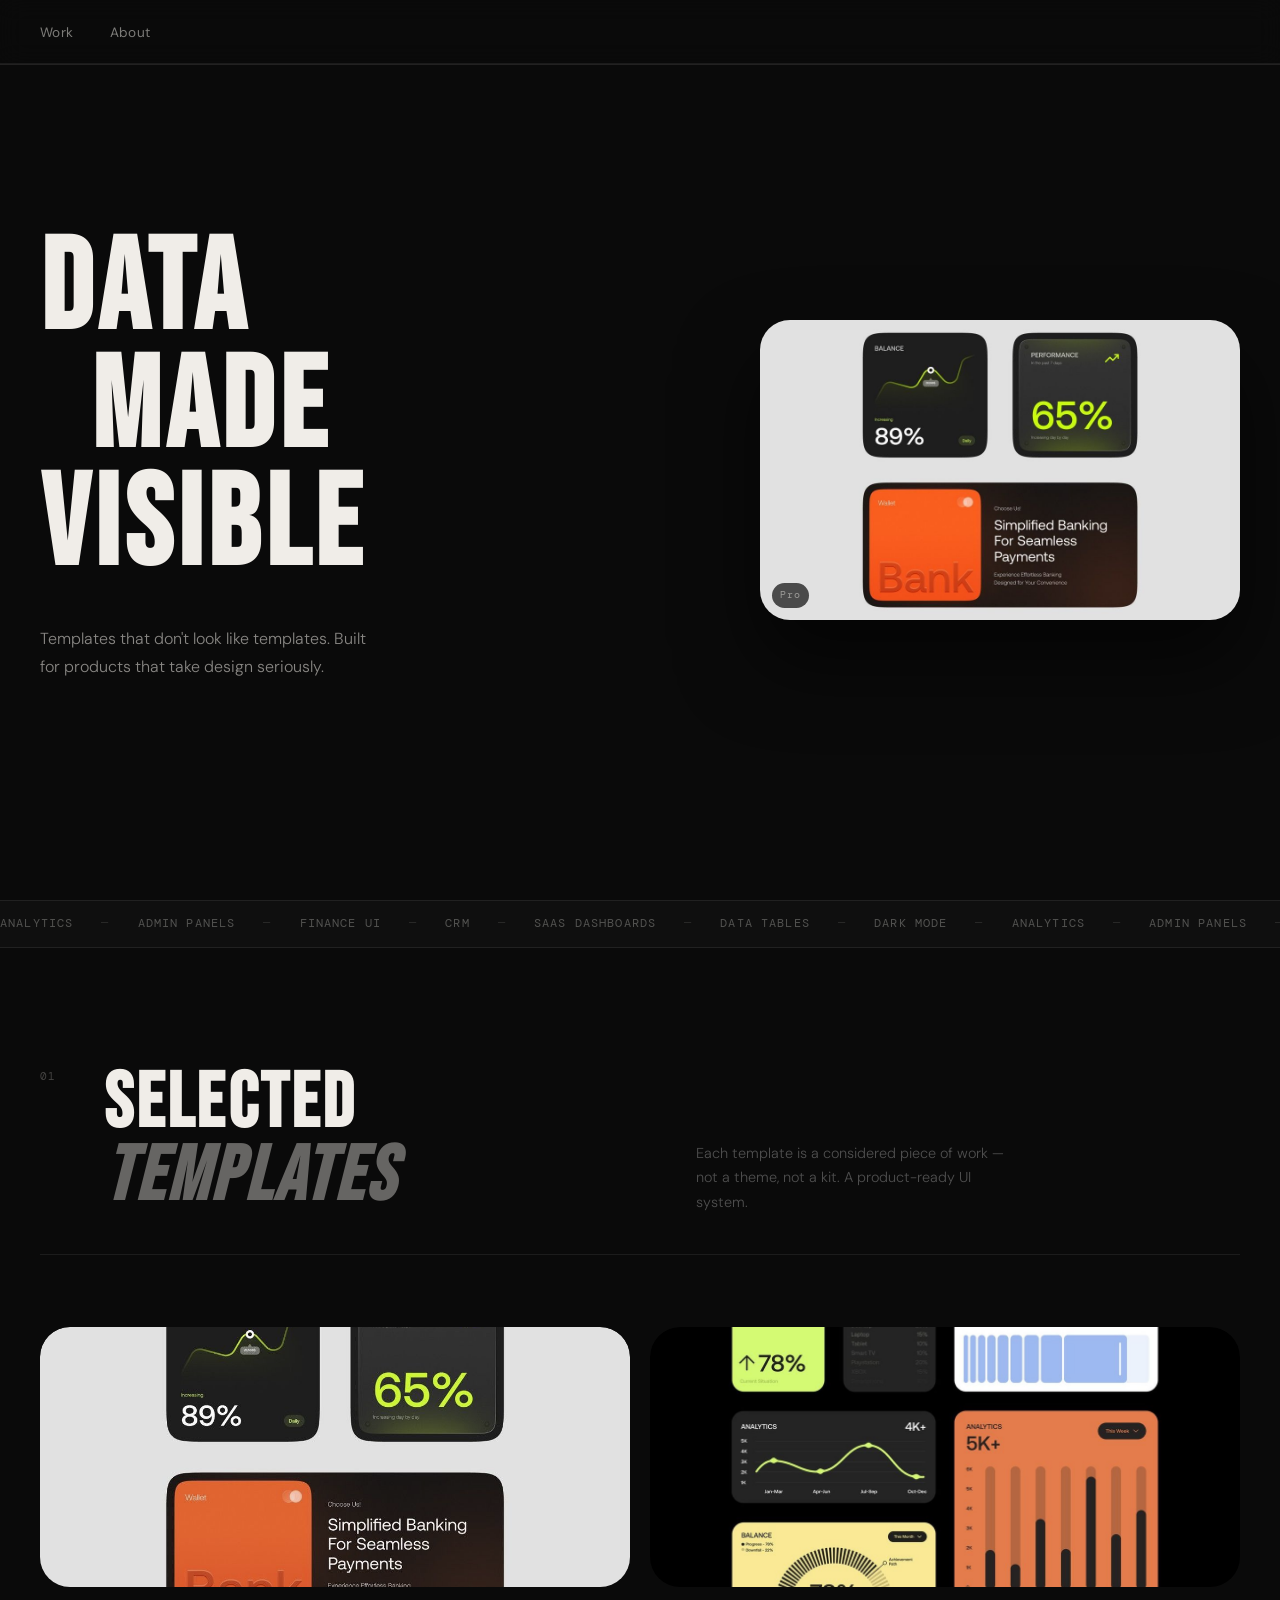
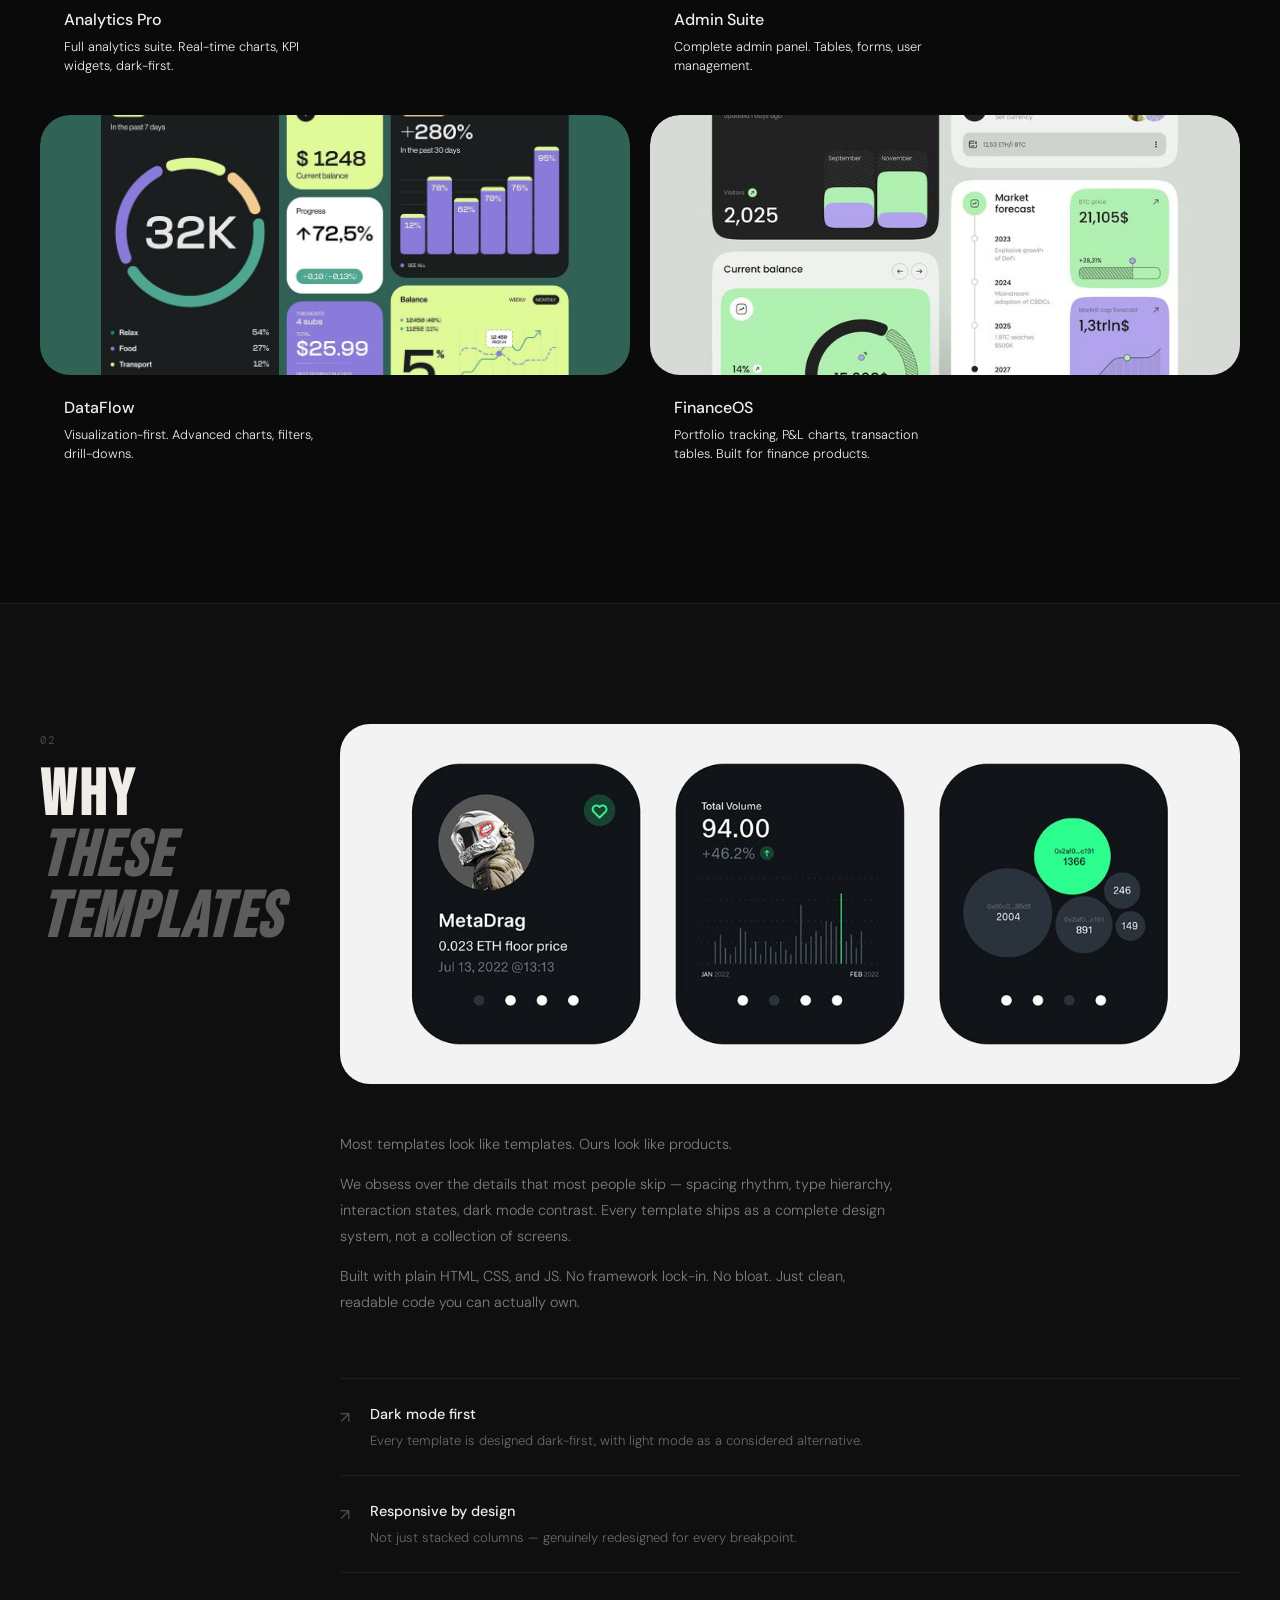
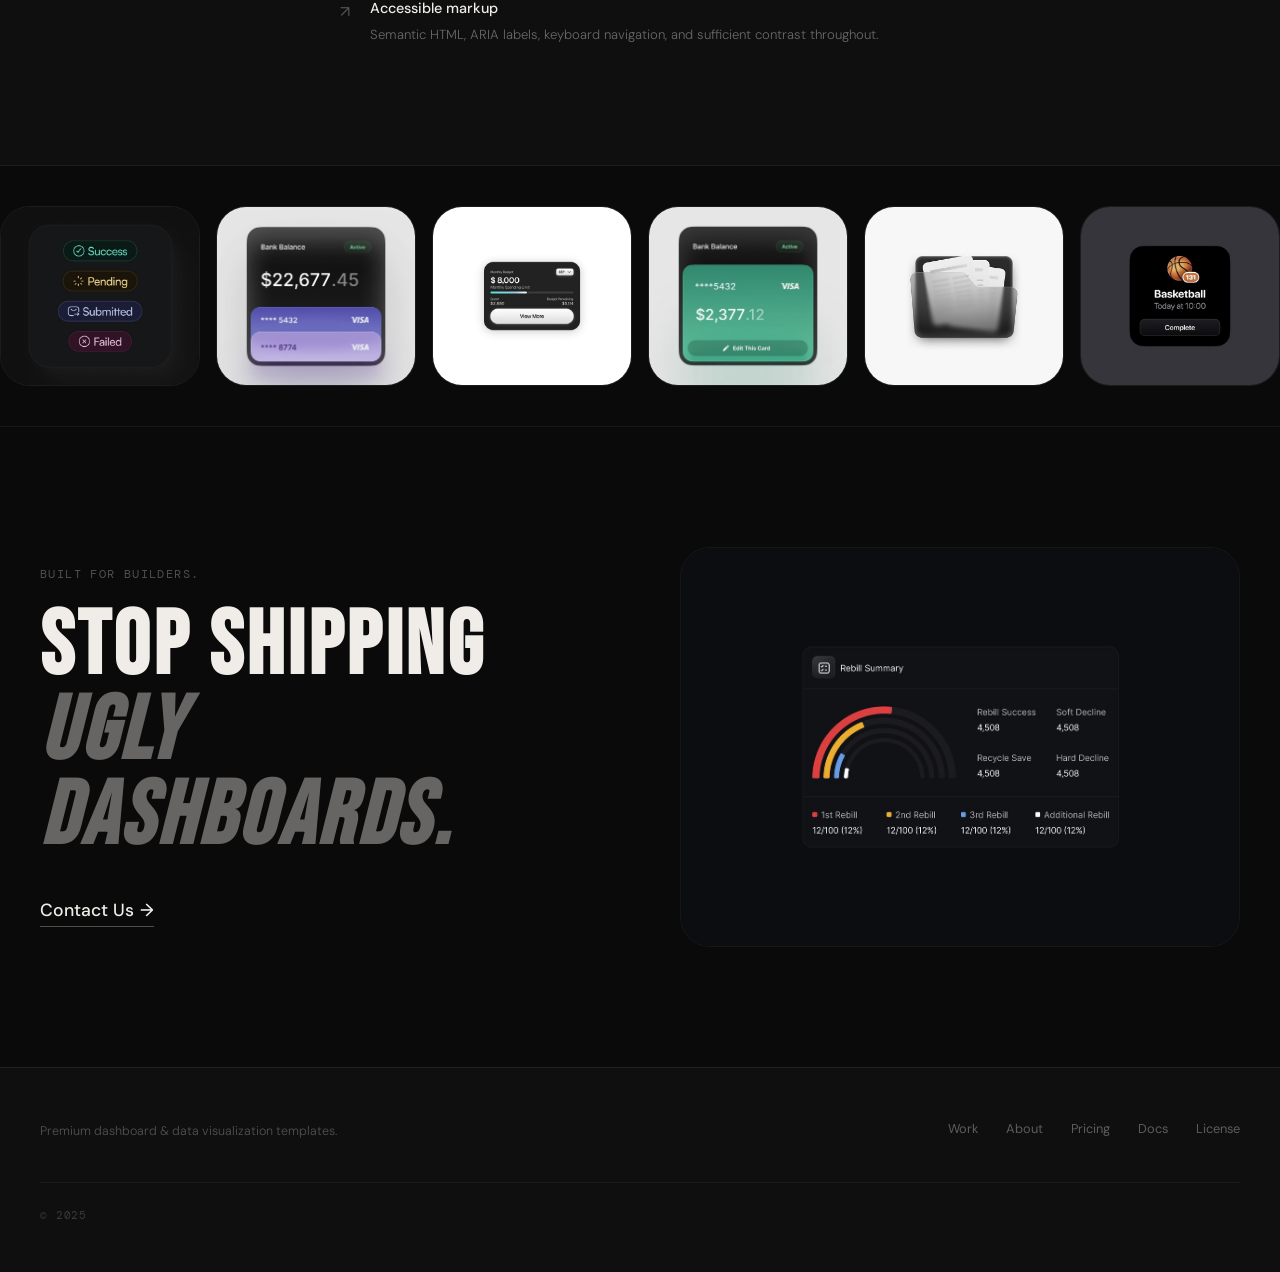
==== commit b6dd5383: "Fix" ====
--- a/index.html
+++ b/index.html
@@ -29,7 +29,6 @@
       <ul class="nav-links" role="list">
         <li><a href="#work">Work</a></li>
         <li><a href="#about">About</a></li>
-        <li><a href="#pricing">Pricing</a></li>
       </ul>
     </nav>
     <button class="nav-burger" id="navBurger" aria-label="Toggle menu" aria-expanded="false">
@@ -247,106 +246,6 @@
       </div>
     </section>
 
-    <!-- PRICING -->
-    <!-- Pricing cards compare different purchase options. The featured card stands out using
-         a stronger background color and bolder text treatment. -->
-
-         <section class="pricing" id="pricing" aria-labelledby="pricingTitle">
-  <div class="pricing-header" data-reveal>
-    <span class="section-index" aria-hidden="true">03</span>
-    <h2 id="pricingTitle">
-      Simple pricing.<br />
-      <em>Built for South Africa.</em>
-    </h2>
-    <p>
-      Affordable once-off pricing in South African Rands. 
-      No monthly subscriptions. Pay once and own it forever.
-    </p>
-  </div>
-
-  <div class="pricing-cards">
-
-    <!-- Starter Plan -->
-    <div class="pricing-card" data-reveal>
-      <div class="pricing-card-top">
-        <h3>Starter</h3>
-
-        <div class="pricing-num">
-          <span>R399</span>
-          <small>once-off payment</small>
-        </div>
-      </div>
-
-      <ul class="pricing-list" role="list">
-        <li>3 premium website templates</li>
-        <li>Mobile responsive design</li>
-        <li>Fast loading performance</li>
-        <li>Basic customization</li>
-        <li>3 months support</li>
-        <li>custom branding assets</li>
-      </ul>
-
-      <a href="#" class="pricing-btn pricing-btn--outline">
-        Get Starter
-      </a>
-    </div>
-
-    <!-- Pro Plan -->
-    <div class="pricing-card pricing-card--featured" data-reveal>
-      <div class="pricing-card-top">
-        <h3>
-          Pro
-          <span class="pricing-badge">Most Popular</span>
-        </h3>
-
-        <div class="pricing-num">
-          <span>R999</span>
-          <small>once-off payment</small>
-        </div>
-      </div>
-
-      <ul class="pricing-list" role="list">
-        <li>All premium templates included</li>
-        <li>Modern UI & animations</li>
-        <li>Fully responsive layouts</li>
-        <li>Lifetime updates</li>
-        <li>Priority support</li>
-        <li>Figma source files</li>
-      </ul>
-
-      <a href="#" class="pricing-btn pricing-btn--fill">
-        Get Pro
-      </a>
-    </div>
-
-    <!-- Agency Plan -->
-    <div class="pricing-card" data-reveal>
-      <div class="pricing-card-top">
-        <h3>Agency</h3>
-
-        <div class="pricing-num">
-          <span>R1 499</span>
-          <small>once-off payment</small>
-        </div>
-      </div>
-
-      <ul class="pricing-list" role="list">
-        <li>Everything in Pro</li>
-        <li>Unlimited client projects</li>
-        <li>Commercial usage license</li>
-        <li>White-label rights</li>
-        <li>Dedicated support</li>
-        <li>Custom branding assets</li>
-      </ul>
-
-      <a href="#" class="pricing-btn pricing-btn--outline">
-        Get Agency
-      </a>
-    </div>
-
-  </div>
-</section>
-
     <!-- CLOSING STATEMENT -->
     <!-- Final call-to-action section with supporting headline and image. This closes the page
          by reinforcing the product promise and encouraging the visitor to click through. -->
@@ -357,7 +256,7 @@
           Stop shipping<br />
           <em>ugly dashboards.</em>
         </h2>
-        <a href="#pricing" class="btn-text btn-text--large">Start Now <span aria-hidden="true">→</span></a>
+        <a href="https://hloniphani-portfolio.vercel.app/" class="btn-text btn-text--large">Contact Us <span aria-hidden="true">→</span></a>
       </div>
       <div class="closing-img" aria-hidden="true" data-reveal>
         <img src="assets/img_off_1.jpg" alt="" />
